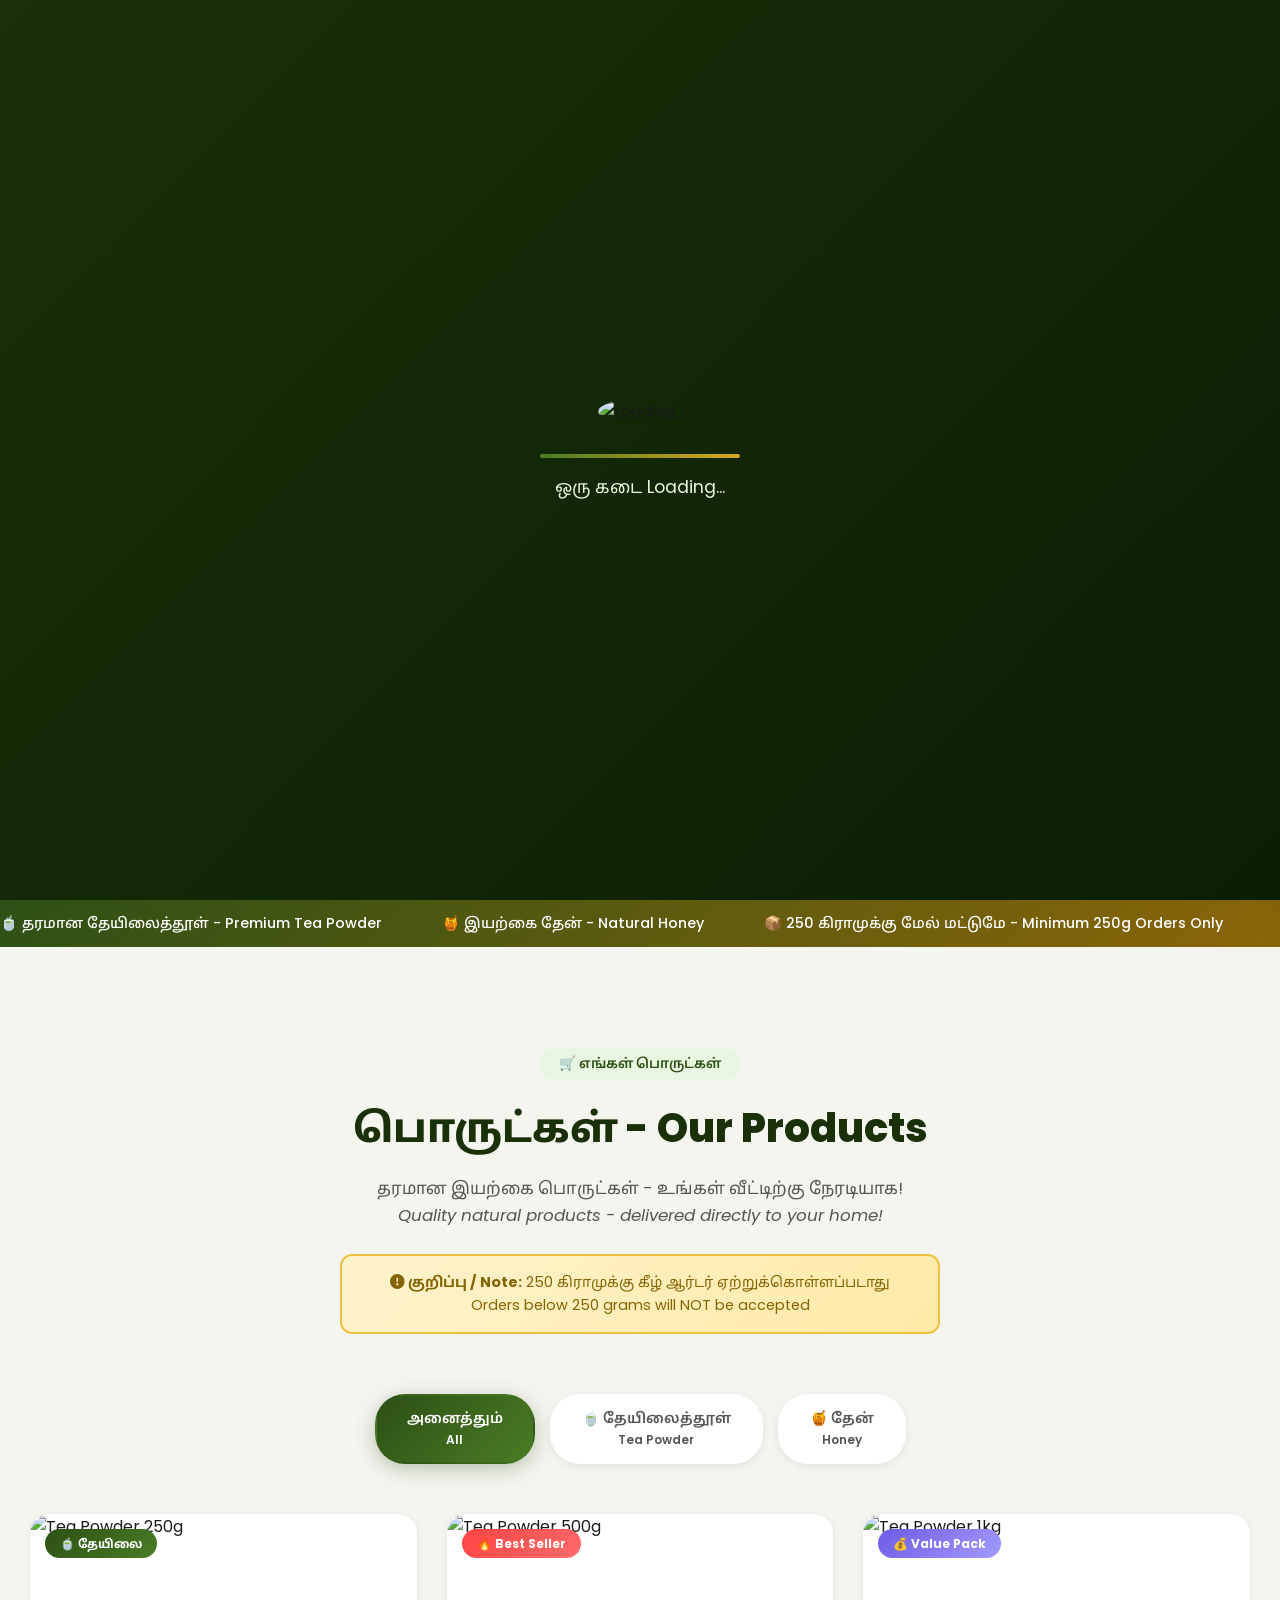
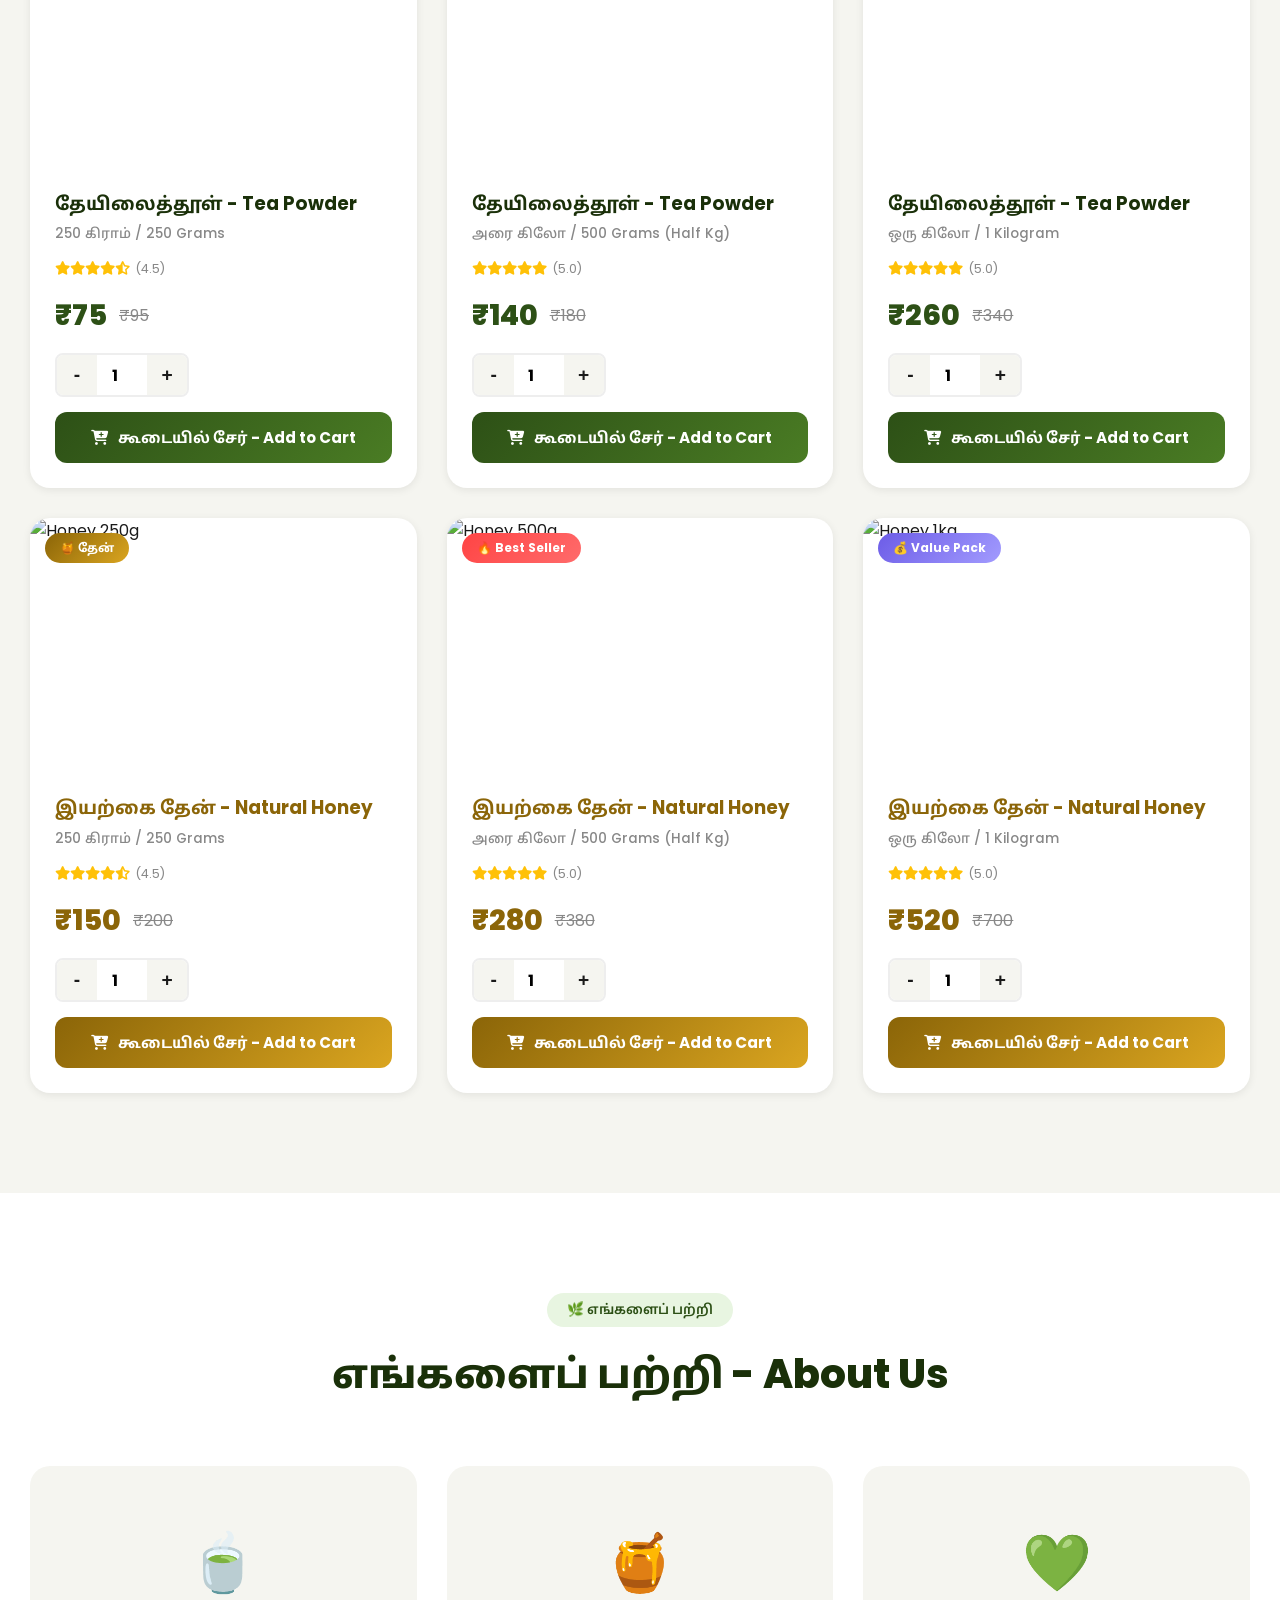
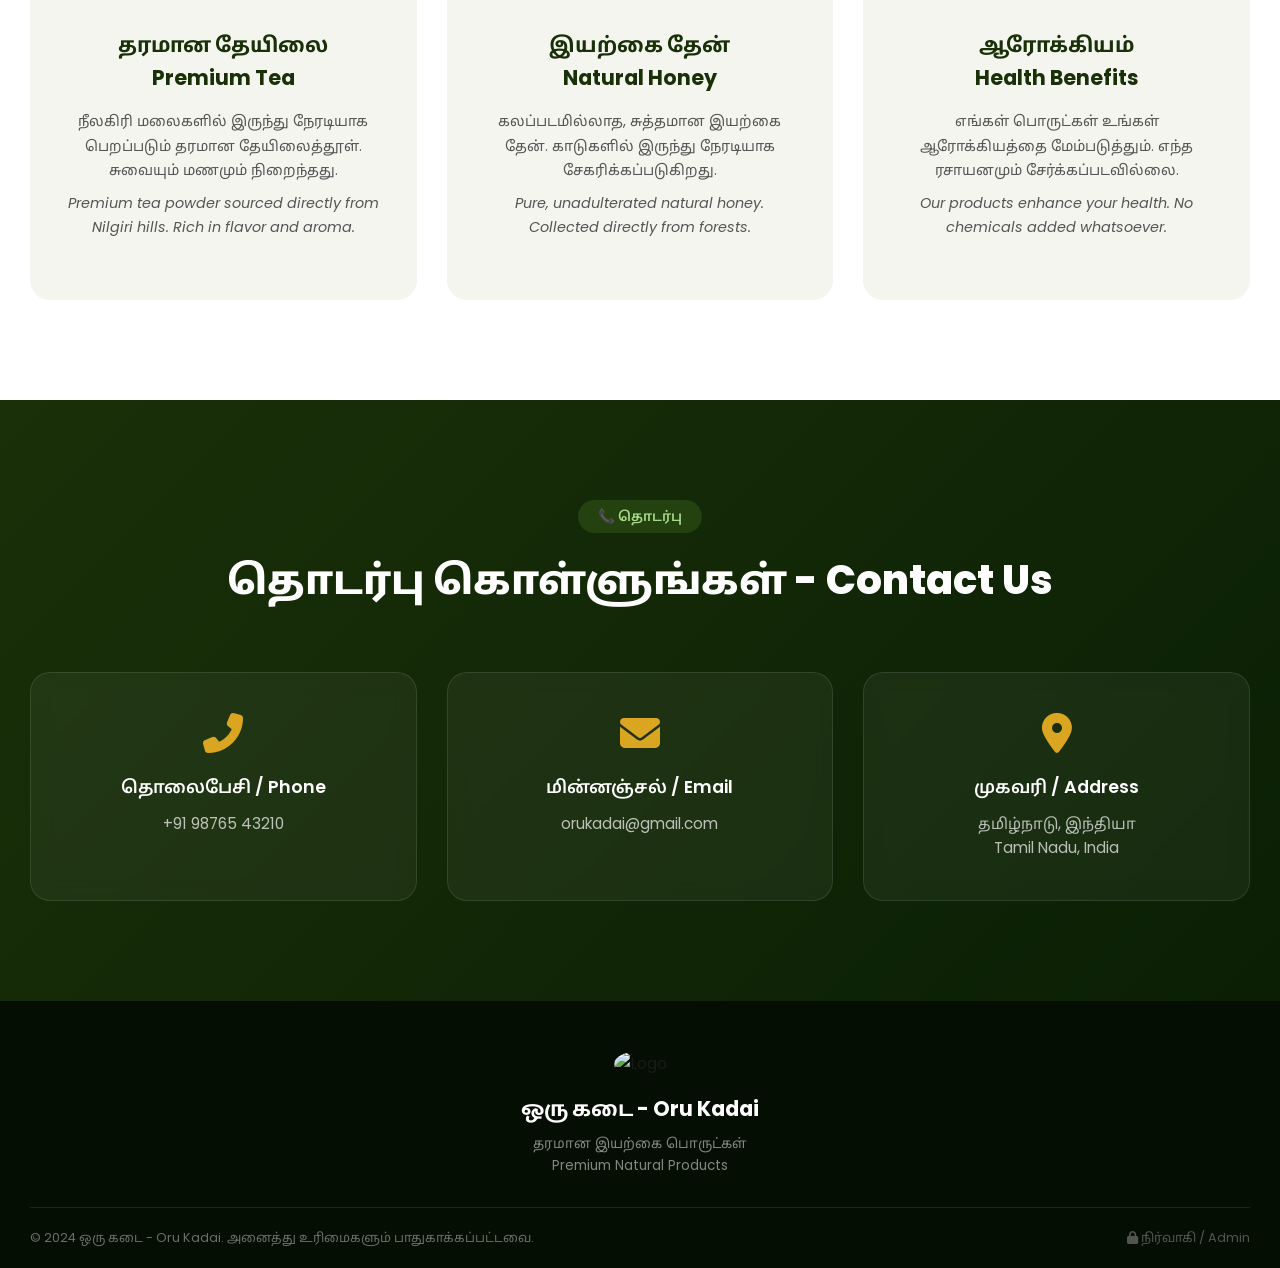
==== index.html @ bf86646c "Add files via upload" ====
<!DOCTYPE html>
<html lang="ta">
<head>
    <meta charset="UTF-8">
    <meta name="viewport" content="width=device-width, initial-scale=1.0">
    <title>ஒரு கடை - Oru Kadai | Tea & Honey Shop</title>
    <link href="https://fonts.googleapis.com/css2?family=Poppins:wght@300;400;500;600;700;800;900&display=swap" rel="stylesheet">
    <link href="https://fonts.googleapis.com/css2?family=Noto+Sans+Tamil:wght@300;400;500;600;700;800;900&display=swap" rel="stylesheet">
    <link rel="stylesheet" href="https://cdnjs.cloudflare.com/ajax/libs/font-awesome/6.5.0/css/all.min.css">
    <link rel="icon" href="https://raw.githubusercontent.com/pprojectcentreee/Oru-Kadai/main/logo%20oru%20kadai.png">

<style>
/* ===== ROOT VARIABLES ===== */
:root {
    --tea-primary: #2d5016;
    --tea-secondary: #4a7c24;
    --tea-light: #e8f5e1;
    --tea-dark: #1a3009;
    --honey-primary: #b8860b;
    --honey-secondary: #daa520;
    --honey-light: #fff8e7;
    --honey-dark: #8b6508;
    --bg-primary: #fefefe;
    --bg-secondary: #f5f5f0;
    --text-primary: #1a1a1a;
    --text-secondary: #555;
    --text-light: #888;
    --white: #ffffff;
    --shadow-sm: 0 2px 8px rgba(0,0,0,0.08);
    --shadow-md: 0 4px 20px rgba(0,0,0,0.12);
    --shadow-lg: 0 8px 40px rgba(0,0,0,0.16);
    --shadow-xl: 0 20px 60px rgba(0,0,0,0.2);
    --radius-sm: 8px;
    --radius-md: 12px;
    --radius-lg: 20px;
    --radius-xl: 30px;
    --transition: all 0.3s cubic-bezier(0.4, 0, 0.2, 1);
}

/* ===== RESET & BASE ===== */
* {
    margin: 0;
    padding: 0;
    box-sizing: border-box;
}

html {
    scroll-behavior: smooth;
    font-size: 16px;
}

body {
    font-family: 'Poppins', 'Noto Sans Tamil', sans-serif;
    background: var(--bg-primary);
    color: var(--text-primary);
    overflow-x: hidden;
    line-height: 1.6;
}

::-webkit-scrollbar {
    width: 8px;
}

::-webkit-scrollbar-track {
    background: var(--bg-secondary);
}

::-webkit-scrollbar-thumb {
    background: linear-gradient(var(--tea-secondary), var(--honey-secondary));
    border-radius: 10px;
}

::selection {
    background: var(--tea-secondary);
    color: var(--white);
}

/* ===== PRELOADER ===== */
#preloader {
    position: fixed;
    top: 0;
    left: 0;
    width: 100%;
    height: 100%;
    background: linear-gradient(135deg, var(--tea-dark), #0a1f04);
    display: flex;
    align-items: center;
    justify-content: center;
    z-index: 99999;
    transition: opacity 0.5s, visibility 0.5s;
}

#preloader.hidden {
    opacity: 0;
    visibility: hidden;
}

.loader-container {
    text-align: center;
}

.loader-logo {
    width: 120px;
    height: 120px;
    border-radius: 50%;
    animation: pulse-glow 1.5s infinite;
    margin-bottom: 30px;
}

@keyframes pulse-glow {
    0%, 100% { transform: scale(1); filter: drop-shadow(0 0 10px rgba(74,124,36,0.5)); }
    50% { transform: scale(1.1); filter: drop-shadow(0 0 30px rgba(74,124,36,0.8)); }
}

.loader-bar {
    width: 200px;
    height: 4px;
    background: rgba(255,255,255,0.2);
    border-radius: 10px;
    overflow: hidden;
    margin: 0 auto 15px;
}

.loader-fill {
    width: 0%;
    height: 100%;
    background: linear-gradient(90deg, var(--tea-secondary), var(--honey-secondary));
    border-radius: 10px;
    animation: fill-bar 2s forwards;
}

@keyframes fill-bar {
    to { width: 100%; }
}

.loader-text {
    color: var(--tea-light);
    font-size: 1.1rem;
    animation: fade-pulse 1s infinite alternate;
}

@keyframes fade-pulse {
    from { opacity: 0.5; }
    to { opacity: 1; }
}

/* ===== NAVIGATION ===== */
#navbar {
    position: fixed;
    top: 0;
    left: 0;
    width: 100%;
    z-index: 1000;
    background: rgba(255,255,255,0.95);
    backdrop-filter: blur(20px);
    -webkit-backdrop-filter: blur(20px);
    border-bottom: 1px solid rgba(0,0,0,0.05);
    transition: var(--transition);
}

#navbar.scrolled {
    box-shadow: var(--shadow-md);
    background: rgba(255,255,255,0.98);
}

.nav-container {
    max-width: 1400px;
    margin: 0 auto;
    padding: 10px 30px;
    display: flex;
    align-items: center;
    justify-content: space-between;
}

.logo-section {
    display: flex;
    align-items: center;
    gap: 12px;
}

.nav-logo {
    width: 50px;
    height: 50px;
    border-radius: 50%;
    object-fit: cover;
    border: 2px solid var(--tea-secondary);
    transition: var(--transition);
}

.nav-logo:hover {
    transform: rotate(360deg);
    border-color: var(--honey-secondary);
}

.logo-text h1 {
    font-size: 1.4rem;
    color: var(--tea-primary);
    line-height: 1.2;
    font-weight: 800;
}

.logo-text span {
    font-size: 0.7rem;
    color: var(--text-light);
    text-transform: uppercase;
    letter-spacing: 2px;
}

.nav-links {
    display: flex;
    list-style: none;
    gap: 5px;
}

.nav-links a {
    text-decoration: none;
    color: var(--text-secondary);
    padding: 8px 16px;
    border-radius: var(--radius-sm);
    transition: var(--transition);
    text-align: center;
    font-size: 0.85rem;
    font-weight: 500;
    position: relative;
}

.nav-links a small {
    font-size: 0.65rem;
    color: var(--text-light);
    font-weight: 400;
}

.nav-links a:hover, .nav-links a.active {
    color: var(--tea-primary);
    background: var(--tea-light);
}

.nav-links a.active::after {
    content: '';
    position: absolute;
    bottom: 2px;
    left: 50%;
    transform: translateX(-50%);
    width: 30px;
    height: 3px;
    background: var(--tea-secondary);
    border-radius: 10px;
}

.nav-actions {
    display: flex;
    align-items: center;
    gap: 10px;
}

.cart-btn {
    background: linear-gradient(135deg, var(--tea-primary), var(--tea-secondary));
    color: var(--white);
    border: none;
    padding: 10px 20px;
    border-radius: var(--radius-xl);
    cursor: pointer;
    font-size: 0.85rem;
    font-weight: 600;
    display: flex;
    align-items: center;
    gap: 8px;
    transition: var(--transition);
    position: relative;
    font-family: inherit;
}

.cart-btn:hover {
    transform: translateY(-2px);
    box-shadow: 0 5px 20px rgba(45,80,22,0.4);
}

.cart-count {
    background: #ff4444;
    color: var(--white);
    width: 22px;
    height: 22px;
    border-radius: 50%;
    display: flex;
    align-items: center;
    justify-content: center;
    font-size: 0.7rem;
    font-weight: 700;
    position: absolute;
    top: -5px;
    right: -5px;
    animation: bounce-in 0.3s;
}

@keyframes bounce-in {
    0% { transform: scale(0); }
    50% { transform: scale(1.3); }
    100% { transform: scale(1); }
}

.mobile-menu-btn {
    display: none;
    background: none;
    border: 2px solid var(--tea-secondary);
    color: var(--tea-primary);
    padding: 8px 12px;
    border-radius: var(--radius-sm);
    cursor: pointer;
    font-size: 1.2rem;
}

.mobile-menu {
    display: none;
    flex-direction: column;
    background: var(--white);
    border-top: 1px solid rgba(0,0,0,0.05);
    padding: 10px 30px;
}

.mobile-menu.active {
    display: flex;
}

.mobile-menu a {
    text-decoration: none;
    color: var(--text-secondary);
    padding: 12px 0;
    border-bottom: 1px solid rgba(0,0,0,0.05);
    font-weight: 500;
}

/* ===== HERO SECTION ===== */
.hero-section {
    min-height: 100vh;
    background: linear-gradient(135deg, #0a1f04 0%, #1a3009 30%, #0d2b06 70%, #081a03 100%);
    display: flex;
    align-items: center;
    position: relative;
    overflow: hidden;
    padding: 100px 30px 50px;
}

.hero-particles {
    position: absolute;
    top: 0;
    left: 0;
    width: 100%;
    height: 100%;
    overflow: hidden;
}

.particle {
    position: absolute;
    width: 6px;
    height: 6px;
    background: rgba(74,124,36,0.3);
    border-radius: 50%;
    animation: float-particle linear infinite;
}

@keyframes float-particle {
    0% { transform: translateY(100vh) rotate(0deg); opacity: 0; }
    10% { opacity: 1; }
    90% { opacity: 1; }
    100% { transform: translateY(-10vh) rotate(720deg); opacity: 0; }
}

.hero-overlay {
    position: absolute;
    top: 0;
    left: 0;
    width: 100%;
    height: 100%;
    background: radial-gradient(ellipse at 30% 50%, rgba(74,124,36,0.15) 0%, transparent 60%),
                radial-gradient(ellipse at 70% 50%, rgba(218,165,32,0.1) 0%, transparent 60%);
}

.hero-content {
    position: relative;
    z-index: 2;
    max-width: 700px;
}

.hero-badge {
    display: inline-block;
    background: rgba(74,124,36,0.2);
    border: 1px solid rgba(74,124,36,0.3);
    color: #a8d88a;
    padding: 8px 20px;
    border-radius: var(--radius-xl);
    font-size: 0.85rem;
    margin-bottom: 25px;
    animation: fadeInUp 0.8s 0.3s both;
}

.hero-title {
    animation: fadeInUp 0.8s 0.5s both;
}

.tamil-title {
    display: block;
    font-size: 3.5rem;
    font-weight: 900;
    color: var(--white);
    line-height: 1.1;
    text-shadow: 0 4px 30px rgba(0,0,0,0.3);
}

.english-title {
    display: block;
    font-size: 3rem;
    font-weight: 900;
    background: linear-gradient(135deg, var(--tea-secondary), var(--honey-secondary));
    -webkit-background-clip: text;
    -webkit-text-fill-color: transparent;
    background-clip: text;
}

.sub-title {
    display: block;
    font-size: 1.2rem;
    color: rgba(255,255,255,0.6);
    font-weight: 300;
    margin-top: 5px;
    letter-spacing: 3px;
    text-transform: uppercase;
}

.hero-description {
    color: rgba(255,255,255,0.8);
    font-size: 1.1rem;
    margin: 25px 0;
    line-height: 1.8;
    animation: fadeInUp 0.8s 0.7s both;
}

.hero-features {
    display: flex;
    gap: 15px;
    margin: 30px 0;
    animation: fadeInUp 0.8s 0.9s both;
}

.feature-pill {
    display: flex;
    align-items: center;
    gap: 10px;
    background: rgba(255,255,255,0.08);
    border: 1px solid rgba(255,255,255,0.1);
    padding: 10px 18px;
    border-radius: var(--radius-md);
    color: rgba(255,255,255,0.9);
    font-size: 0.8rem;
    backdrop-filter: blur(10px);
    transition: var(--transition);
}

.feature-pill:hover {
    background: rgba(255,255,255,0.15);
    transform: translateY(-3px);
}

.feature-pill i {
    font-size: 1.3rem;
    color: var(--honey-secondary);
}

.hero-buttons {
    display: flex;
    gap: 15px;
    margin: 35px 0;
    animation: fadeInUp 0.8s 1.1s both;
}

.btn-primary {
    display: inline-flex;
    align-items: center;
    gap: 10px;
    background: linear-gradient(135deg, var(--tea-secondary), var(--honey-secondary));
    color: var(--white);
    padding: 15px 35px;
    border-radius: var(--radius-xl);
    text-decoration: none;
    font-weight: 700;
    font-size: 1rem;
    transition: var(--transition);
    box-shadow: 0 5px 25px rgba(74,124,36,0.4);
}

.btn-primary:hover {
    transform: translateY(-3px);
    box-shadow: 0 10px 35px rgba(74,124,36,0.5);
}

.pulse-btn {
    animation: pulse-shadow 2s infinite;
}

@keyframes pulse-shadow {
    0%, 100% { box-shadow: 0 5px 25px rgba(74,124,36,0.4); }
    50% { box-shadow: 0 5px 40px rgba(74,124,36,0.6), 0 0 60px rgba(74,124,36,0.2); }
}

.btn-secondary {
    display: inline-flex;
    align-items: center;
    gap: 10px;
    background: transparent;
    color: var(--white);
    padding: 15px 35px;
    border-radius: var(--radius-xl);
    text-decoration: none;
    font-weight: 600;
    font-size: 1rem;
    border: 2px solid rgba(255,255,255,0.3);
    transition: var(--transition);
}

.btn-secondary:hover {
    border-color: var(--white);
    background: rgba(255,255,255,0.1);
    transform: translateY(-3px);
}

.hero-stats {
    display: flex;
    gap: 40px;
    margin-top: 40px;
    animation: fadeInUp 0.8s 1.3s both;
}

.stat-item {
    text-align: center;
    color: var(--white);
}

.stat-number {
    font-size: 2.5rem;
    font-weight: 900;
    background: linear-gradient(135deg, var(--honey-secondary), #fff);
    -webkit-background-clip: text;
    -webkit-text-fill-color: transparent;
    background-clip: text;
}

.stat-label {
    display: block;
    font-size: 0.75rem;
    color: rgba(255,255,255,0.5);
    margin-top: 3px;
}

.hero-images {
    position: absolute;
    right: 5%;
    top: 50%;
    transform: translateY(-50%);
    z-index: 1;
}

.floating-product {
    position: absolute;
    border-radius: 50%;
    overflow: hidden;
    box-shadow: 0 20px 60px rgba(0,0,0,0.4);
    border: 4px solid rgba(255,255,255,0.1);
}

.floating-product img {
    width: 100%;
    height: 100%;
    object-fit: cover;
}

.fp-1 {
    width: 280px;
    height: 280px;
    top: -140px;
    right: 50px;
    animation: float-1 6s ease-in-out infinite;
}

.fp-2 {
    width: 220px;
    height: 220px;
    top: 60px;
    right: -30px;
    animation: float-2 5s ease-in-out infinite 1s;
}

@keyframes float-1 {
    0%, 100% { transform: translateY(0) rotate(0deg); }
    50% { transform: translateY(-20px) rotate(3deg); }
}

@keyframes float-2 {
    0%, 100% { transform: translateY(0) rotate(0deg); }
    50% { transform: translateY(15px) rotate(-3deg); }
}

.scroll-indicator {
    position: absolute;
    bottom: 30px;
    left: 50%;
    transform: translateX(-50%);
    text-align: center;
    animation: fadeInUp 0.8s 1.5s both;
}

.mouse {
    width: 26px;
    height: 40px;
    border: 2px solid rgba(255,255,255,0.3);
    border-radius: 15px;
    margin: 0 auto 10px;
    position: relative;
}

.wheel {
    width: 4px;
    height: 8px;
    background: var(--honey-secondary);
    border-radius: 4px;
    position: absolute;
    top: 8px;
    left: 50%;
    transform: translateX(-50%);
    animation: scroll-wheel 1.5s infinite;
}

@keyframes scroll-wheel {
    0% { opacity: 1; transform: translateX(-50%) translateY(0); }
    100% { opacity: 0; transform: translateX(-50%) translateY(15px); }
}

.scroll-indicator p {
    color: rgba(255,255,255,0.4);
    font-size: 0.7rem;
    letter-spacing: 2px;
}

@keyframes fadeInUp {
    from { opacity: 0; transform: translateY(30px); }
    to { opacity: 1; transform: translateY(0); }
}

/* ===== MARQUEE ===== */
.marquee-banner {
    background: linear-gradient(135deg, var(--tea-primary), var(--honey-dark));
    overflow: hidden;
    padding: 12px 0;
    position: relative;
}

.marquee-content {
    display: flex;
    gap: 60px;
    animation: marquee 25s linear infinite;
    white-space: nowrap;
}

.marquee-content span {
    color: var(--white);
    font-size: 0.9rem;
    font-weight: 500;
    flex-shrink: 0;
}

@keyframes marquee {
    0% { transform: translateX(0); }
    100% { transform: translateX(-50%); }
}

/* ===== SECTIONS COMMON ===== */
.section-container {
    max-width: 1400px;
    margin: 0 auto;
    padding: 0 30px;
}

.section-header {
    text-align: center;
    margin-bottom: 60px;
}

.section-badge {
    display: inline-block;
    background: var(--tea-light);
    color: var(--tea-primary);
    padding: 6px 20px;
    border-radius: var(--radius-xl);
    font-size: 0.85rem;
    font-weight: 600;
    margin-bottom: 15px;
}

.section-header h2 {
    font-size: 2.5rem;
    font-weight: 800;
    color: var(--tea-dark);
    margin-bottom: 15px;
}

.section-header p {
    color: var(--text-secondary);
    font-size: 1.05rem;
    max-width: 600px;
    margin: 0 auto;
}

.min-order-notice {
    background: linear-gradient(135deg, #fff3cd, #ffeaa7);
    border: 2px solid #f0c040;
    border-radius: var(--radius-md);
    padding: 15px 25px;
    margin-top: 25px;
    max-width: 600px;
    margin-left: auto;
    margin-right: auto;
    color: #856404;
    font-size: 0.9rem;
    animation: pulse-notice 2s infinite;
}

@keyframes pulse-notice {
    0%, 100% { transform: scale(1); }
    50% { transform: scale(1.02); }
}

/* ===== PRODUCTS ===== */
.products-section {
    padding: 100px 0;
    background: var(--bg-secondary);
}

.category-tabs {
    display: flex;
    justify-content: center;
    gap: 15px;
    margin-bottom: 50px;
    flex-wrap: wrap;
}

.cat-tab {
    background: var(--white);
    border: 2px solid transparent;
    padding: 12px 30px;
    border-radius: var(--radius-xl);
    cursor: pointer;
    font-family: inherit;
    font-size: 0.9rem;
    font-weight: 600;
    color: var(--text-secondary);
    transition: var(--transition);
    box-shadow: var(--shadow-sm);
}

.cat-tab:hover {
    transform: translateY(-2px);
    box-shadow: var(--shadow-md);
}

.cat-tab.active {
    background: linear-gradient(135deg, var(--tea-primary), var(--tea-secondary));
    color: var(--white);
    border-color: transparent;
    box-shadow: 0 5px 20px rgba(45,80,22,0.3);
}

.cat-tab.tea-tab.active {
    background: linear-gradient(135deg, var(--tea-primary), var(--tea-secondary));
}

.cat-tab.honey-tab.active {
    background: linear-gradient(135deg, var(--honey-dark), var(--honey-secondary));
    box-shadow: 0 5px 20px rgba(184,134,11,0.3);
}

.products-grid {
    display: grid;
    grid-template-columns: repeat(auto-fit, minmax(320px, 1fr));
    gap: 30px;
}

.product-card {
    background: var(--white);
    border-radius: var(--radius-lg);
    overflow: hidden;
    transition: var(--transition);
    box-shadow: var(--shadow-sm);
    position: relative;
}

.product-card:hover {
    transform: translateY(-10px);
    box-shadow: var(--shadow-lg);
}

.product-card.hidden {
    display: none;
}

.product-badge {
    position: absolute;
    top: 15px;
    left: 15px;
    background: linear-gradient(135deg, var(--tea-primary), var(--tea-secondary));
    color: var(--white);
    padding: 5px 15px;
    border-radius: var(--radius-xl);
    font-size: 0.75rem;
    font-weight: 700;
    z-index: 5;
}

.product-badge.bestseller {
    background: linear-gradient(135deg, #ff4444, #ff6b6b);
}

.product-badge.value-pack {
    background: linear-gradient(135deg, #6c5ce7, #a29bfe);
}

.product-badge.honey-badge {
    background: linear-gradient(135deg, var(--honey-dark), var(--honey-secondary));
}

.product-image-wrapper {
    position: relative;
    height: 250px;
    overflow: hidden;
}

.product-image-wrapper img {
    width: 100%;
    height: 100%;
    object-fit: cover;
    transition: transform 0.5s;
}

.product-card:hover .product-image-wrapper img {
    transform: scale(1.1);
}

.product-overlay {
    position: absolute;
    top: 0;
    left: 0;
    width: 100%;
    height: 100%;
    background: rgba(0,0,0,0.3);
    display: flex;
    align-items: center;
    justify-content: center;
    opacity: 0;
    transition: var(--transition);
}

.product-card:hover .product-overlay {
    opacity: 1;
}

.product-overlay button {
    background: var(--white);
    border: none;
    width: 50px;
    height: 50px;
    border-radius: 50%;
    cursor: pointer;
    font-size: 1.2rem;
    color: var(--tea-primary);
    transition: var(--transition);
}

.product-overlay button:hover {
    transform: scale(1.1);
    background: var(--tea-light);
}

.product-info {
    padding: 25px;
}

.product-info h3 {
    font-size: 1.15rem;
    font-weight: 700;
    color: var(--tea-dark);
    margin-bottom: 5px;
}

.honey-product .product-info h3 {
    color: var(--honey-dark);
}

.product-weight {
    color: var(--text-light);
    font-size: 0.85rem;
    margin-bottom: 10px;
    font-weight: 500;
}

.product-rating {
    margin-bottom: 12px;
}

.product-rating i {
    color: #ffc107;
    font-size: 0.85rem;
}

.product-rating span {
    color: var(--text-light);
    font-size: 0.8rem;
    margin-left: 5px;
}

.product-price {
    display: flex;
    align-items: center;
    gap: 12px;
    margin-bottom: 15px;
}

.price {
    font-size: 1.8rem;
    font-weight: 800;
    color: var(--tea-primary);
}

.honey-product .price {
    color: var(--honey-dark);
}

.mrp {
    font-size: 1rem;
    color: var(--text-light);
    text-decoration: line-through;
}

.quantity-selector {
    display: flex;
    align-items: center;
    gap: 0;
    margin-bottom: 15px;
    border: 2px solid #eee;
    border-radius: var(--radius-sm);
    overflow: hidden;
    width: fit-content;
}

.quantity-selector button {
    background: var(--bg-secondary);
    border: none;
    width: 40px;
    height: 40px;
    cursor: pointer;
    font-size: 1.2rem;
    font-weight: 700;
    color: var(--text-primary);
    transition: var(--transition);
}

.quantity-selector button:hover {
    background: var(--tea-light);
    color: var(--tea-primary);
}

.quantity-selector input {
    width: 50px;
    height: 40px;
    text-align: center;
    border: none;
    font-size: 1rem;
    font-weight: 700;
    font-family: inherit;
    outline: none;
    background: var(--white);
}

.add-to-cart-btn {
    width: 100%;
    padding: 14px;
    background: linear-gradient(135deg, var(--tea-primary), var(--tea-secondary));
    color: var(--white);
    border: none;
    border-radius: var(--radius-md);
    cursor: pointer;
    font-size: 0.95rem;
    font-weight: 700;
    font-family: inherit;
    display: flex;
    align-items: center;
    justify-content: center;
    gap: 10px;
    transition: var(--transition);
}

.add-to-cart-btn:hover {
    transform: translateY(-2px);
    box-shadow: 0 5px 20px rgba(45,80,22,0.4);
}

.honey-cart-btn {
    background: linear-gradient(135deg, var(--honey-dark), var(--honey-secondary));
}

.honey-cart-btn:hover {
    box-shadow: 0 5px 20px rgba(184,134,11,0.4);
}

/* ===== ABOUT SECTION ===== */
.about-section {
    padding: 100px 0;
    background: var(--white);
}

.about-grid {
    display: grid;
    grid-template-columns: repeat(auto-fit, minmax(300px, 1fr));
    gap: 30px;
}

.about-card {
    text-align: center;
    padding: 50px 30px;
    border-radius: var(--radius-lg);
    background: var(--bg-secondary);
    transition: var(--transition);
    border: 2px solid transparent;
}

.about-card:hover {
    transform: translateY(-10px);
    box-shadow: var(--shadow-lg);
    border-color: var(--tea-light);
}

.about-icon {
    font-size: 3.5rem;
    margin-bottom: 20px;
}

.about-card h3 {
    font-size: 1.3rem;
    color: var(--tea-dark);
    margin-bottom: 15px;
    font-weight: 700;
}

.about-card p {
    color: var(--text-secondary);
    font-size: 0.9rem;
    line-height: 1.7;
    margin-bottom: 8px;
}

/* ===== CONTACT SECTION ===== */
.contact-section {
    padding: 100px 0;
    background: linear-gradient(135deg, var(--tea-dark), #0a1f04);
}

.contact-section .section-badge {
    background: rgba(74,124,36,0.3);
    color: #a8d88a;
}

.contact-section .section-header h2 {
    color: var(--white);
}

.contact-grid {
    display: grid;
    grid-template-columns: repeat(auto-fit, minmax(250px, 1fr));
    gap: 30px;
}

.contact-card {
    background: rgba(255,255,255,0.05);
    border: 1px solid rgba(255,255,255,0.1);
    border-radius: var(--radius-lg);
    padding: 40px 30px;
    text-align: center;
    color: var(--white);
    backdrop-filter: blur(10px);
    transition: var(--transition);
}

.contact-card:hover {
    background: rgba(255,255,255,0.1);
    transform: translateY(-5px);
}

.contact-card i {
    font-size: 2.5rem;
    color: var(--honey-secondary);
    margin-bottom: 20px;
}

.contact-card h3 {
    font-size: 1.1rem;
    margin-bottom: 10px;
    font-weight: 600;
}

.contact-card p {
    color: rgba(255,255,255,0.7);
    font-size: 0.95rem;
}

/* ===== FOOTER ===== */
.footer {
    background: #050e02;
    padding: 50px 30px 20px;
}

.footer-container {
    max-width: 1400px;
    margin: 0 auto;
    text-align: center;
}

.footer-brand {
    margin-bottom: 30px;
}

.footer-logo {
    width: 60px;
    height: 60px;
    border-radius: 50%;
    margin-bottom: 15px;
}

.footer-brand h3 {
    color: var(--white);
    font-size: 1.3rem;
    margin-bottom: 8px;
}

.footer-brand p {
    color: rgba(255,255,255,0.5);
    font-size: 0.85rem;
}

.footer-bottom {
    border-top: 1px solid rgba(255,255,255,0.1);
    padding-top: 20px;
    display: flex;
    justify-content: space-between;
    align-items: center;
    flex-wrap: wrap;
    gap: 15px;
}

.footer-bottom p {
    color: rgba(255,255,255,0.4);
    font-size: 0.8rem;
}

.admin-link {
    color: rgba(255,255,255,0.3);
    text-decoration: none;
    font-size: 0.8rem;
    transition: var(--transition);
}

.admin-link:hover {
    color: var(--honey-secondary);
}

/* ===== CART SIDEBAR ===== */
.cart-overlay {
    position: fixed;
    top: 0;
    left: 0;
    width: 100%;
    height: 100%;
    background: rgba(0,0,0,0.5);
    z-index: 2000;
    opacity: 0;
    visibility: hidden;
    transition: var(--transition);
}

.cart-overlay.active {
    opacity: 1;
    visibility: visible;
}

.cart-sidebar {
    position: fixed;
    top: 0;
    right: -450px;
    width: 420px;
    max-width: 90vw;
    height: 100%;
    background: var(--white);
    z-index: 2001;
    display: flex;
    flex-direction: column;
    transition: right 0.4s cubic-bezier(0.4, 0, 0.2, 1);
    box-shadow: var(--shadow-xl);
}

.cart-sidebar.active {
    right: 0;
}

.cart-header {
    display: flex;
    justify-content: space-between;
    align-items: center;
    padding: 20px 25px;
    background: linear-gradient(135deg, var(--tea-primary), var(--tea-secondary));
    color: var(--white);
}

.cart-header h2 {
    font-size: 1.2rem;
    font-weight: 700;
    display: flex;
    align-items: center;
    gap: 10px;
}

.close-cart {
    background: rgba(255,255,255,0.2);
    border: none;
    color: var(--white);
    width: 35px;
    height: 35px;
    border-radius: 50%;
    cursor: pointer;
    font-size: 1rem;
    transition: var(--transition);
}

.close-cart:hover {
    background: rgba(255,255,255,0.3);
}

.cart-items {
    flex: 1;
    overflow-y: auto;
    padding: 20px;
}

.empty-cart {
    text-align: center;
    padding: 60px 20px;
    color: var(--text-light);
}

.empty-cart i {
    font-size: 4rem;
    margin-bottom: 20px;
    opacity: 0.3;
}

.cart-item {
    display: flex;
    gap: 15px;
    padding: 15px;
    border-radius: var(--radius-md);
    background: var(--bg-secondary);
    margin-bottom: 12px;
    align-items: center;
    animation: slideInRight 0.3s;
}

@keyframes slideInRight {
    from { opacity: 0; transform: translateX(30px); }
    to { opacity: 1; transform: translateX(0); }
}

.cart-item-image {
    width: 60px;
    height: 60px;
    border-radius: var(--radius-sm);
    object-fit: cover;
}

.cart-item-details {
    flex: 1;
}

.cart-item-details h4 {
    font-size: 0.9rem;
    font-weight: 700;
    color: var(--text-primary);
    margin-bottom: 3px;
}

.cart-item-details p {
    font-size: 0.75rem;
    color: var(--text-light);
}

.cart-item-price {
    font-size: 1rem;
    font-weight: 800;
    color: var(--tea-primary);
}

.cart-item-remove {
    background: none;
    border: none;
    color: #ff4444;
    cursor: pointer;
    font-size: 1.1rem;
    padding: 5px;
    transition: var(--transition);
}

.cart-item-remove:hover {
    transform: scale(1.2);
}

.cart-footer {
    padding: 20px 25px;
    border-top: 2px solid var(--bg-secondary);
    background: var(--white);
}

.cart-total {
    display: flex;
    justify-content: space-between;
    font-size: 1.2rem;
    font-weight: 800;
    margin-bottom: 15px;
    color: var(--tea-dark);
}

.checkout-btn {
    width: 100%;
    padding: 15px;
    background: linear-gradient(135deg, var(--honey-dark), var(--honey-secondary));
    color: var(--white);
    border: none;
    border-radius: var(--radius-md);
    cursor: pointer;
    font-size: 1rem;
    font-weight: 700;
    font-family: inherit;
    display: flex;
    align-items: center;
    justify-content: center;
    gap: 10px;
    transition: var(--transition);
}

.checkout-btn:hover {
    transform: translateY(-2px);
    box-shadow: 0 5px 20px rgba(184,134,11,0.4);
}

/* ===== CHECKOUT MODAL ===== */
.modal-overlay {
    position: fixed;
    top: 0;
    left: 0;
    width: 100%;
    height: 100%;
    background: rgba(0,0,0,0.7);
    z-index: 3000;
    display: none;
    align-items: center;
    justify-content: center;
    padding: 20px;
    overflow-y: auto;
}

.modal-overlay.active {
    display: flex;
}

.modal-content {
    background: var(--white);
    border-radius: var(--radius-lg);
    max-width: 650px;
    width: 100%;
    max-height: 90vh;
    overflow-y: auto;
    position: relative;
    animation: modal-pop 0.4s;
}

@keyframes modal-pop {
    from { opacity: 0; transform: scale(0.9) translateY(20px); }
    to { opacity: 1; transform: scale(1) translateY(0); }
}

.modal-close {
    position: absolute;
    top: 15px;
    right: 15px;
    background: var(--bg-secondary);
    border: none;
    width: 40px;
    height: 40px;
    border-radius: 50%;
    cursor: pointer;
    font-size: 1.1rem;
    z-index: 5;
    transition: var(--transition);
}

.modal-close:hover {
    background: #ff4444;
    color: var(--white);
}

.checkout-step {
    display: none;
    padding: 40px;
}

.checkout-step.active {
    display: block;
}

.checkout-step h2 {
    font-size: 1.4rem;
    color: var(--tea-dark);
    margin-bottom: 25px;
    display: flex;
    align-items: center;
    gap: 10px;
}

.order-summary {
    max-height: 250px;
    overflow-y: auto;
    margin-bottom: 20px;
}

.summary-item {
    display: flex;
    justify-content: space-between;
    align-items: center;
    padding: 12px 0;
    border-bottom: 1px solid #eee;
}

.summary-item-info h4 {
    font-size: 0.9rem;
    font-weight: 600;
}

.summary-item-info p {
    font-size: 0.75rem;
    color: var(--text-light);
}

.summary-item-price {
    font-weight: 700;
    color: var(--tea-primary);
}

.order-total-section {
    background: var(--bg-secondary);
    padding: 20px;
    border-radius: var(--radius-md);
    margin-bottom: 25px;
}

.total-row {
    display: flex;
    justify-content: space-between;
    padding: 8px 0;
    font-size: 0.95rem;
}

.grand-total {
    border-top: 2px solid var(--tea-secondary);
    margin-top: 10px;
    padding-top: 15px;
    font-size: 1.2rem;
    font-weight: 800;
    color: var(--tea-dark);
}

.next-step-btn {
    width: 100%;
    padding: 15px;
    background: linear-gradient(135deg, var(--tea-primary), var(--tea-secondary));
    color: var(--white);
    border: none;
    border-radius: var(--radius-md);
    cursor: pointer;
    font-size: 1rem;
    font-weight: 700;
    font-family: inherit;
    display: flex;
    align-items: center;
    justify-content: center;
    gap: 10px;
    transition: var(--transition);
}

.next-step-btn:hover {
    transform: translateY(-2px);
    box-shadow: 0 5px 20px rgba(45,80,22,0.4);
}

.customer-form .form-group {
    margin-bottom: 18px;
}

.customer-form label {
    display: block;
    margin-bottom: 6px;
    font-weight: 600;
    font-size: 0.85rem;
    color: var(--text-secondary);
}

.customer-form label i {
    color: var(--tea-secondary);
    margin-right: 5px;
}

.customer-form input,
.customer-form textarea {
    width: 100%;
    padding: 12px 15px;
    border: 2px solid #e0e0e0;
    border-radius: var(--radius-sm);
    font-size: 0.95rem;
    font-family: inherit;
    transition: var(--transition);
    outline: none;
}

.customer-form input:focus,
.customer-form textarea:focus {
    border-color: var(--tea-secondary);
    box-shadow: 0 0 0 3px rgba(74,124,36,0.1);
}

.form-buttons {
    display: flex;
    gap: 12px;
    margin-top: 25px;
}

.back-step-btn {
    flex: 1;
    padding: 15px;
    background: var(--bg-secondary);
    color: var(--text-secondary);
    border: 2px solid #e0e0e0;
    border-radius: var(--radius-md);
    cursor: pointer;
    font-size: 0.95rem;
    font-weight: 600;
    font-family: inherit;
    display: flex;
    align-items: center;
    justify-content: center;
    gap: 8px;
    transition: var(--transition);
}

.back-step-btn:hover {
    background: #e0e0e0;
}

.place-order-btn {
    flex: 2;
    padding: 15px;
    background: linear-gradient(135deg, var(--honey-dark), var(--honey-secondary));
    color: var(--white);
    border: none;
    border-radius: var(--radius-md);
    cursor: pointer;
    font-size: 1rem;
    font-weight: 700;
    font-family: inherit;
    display: flex;
    align-items: center;
    justify-content: center;
    gap: 10px;
    transition: var(--transition);
}

.place-order-btn:hover {
    transform: translateY(-2px);
    box-shadow: 0 5px 20px rgba(184,134,11,0.4);
}

.order-success {
    text-align: center;
    padding: 20px 0;
}

.success-animation {
    margin-bottom: 30px;
}

.checkmark-circle {
    width: 100px;
    height: 100px;
    border-radius: 50%;
    background: linear-gradient(135deg, var(--tea-secondary), #66bb6a);
    display: flex;
    align-items: center;
    justify-content: center;
    margin: 0 auto;
    animation: checkmark-pop 0.6s cubic-bezier(0.4, 0, 0.2, 1);
}

@keyframes checkmark-pop {
    0% { transform: scale(0) rotate(-180deg); }
    50% { transform: scale(1.2) rotate(10deg); }
    100% { transform: scale(1) rotate(0deg); }
}

.checkmark-circle i {
    font-size: 3rem;
    color: var(--white);
}

.order-success h2 {
    font-size: 1.6rem;
    color: var(--tea-dark);
    margin-bottom: 5px;
    justify-content: center;
}

.order-success h3 {
    font-size: 1.1rem;
    color: var(--text-secondary);
    font-weight: 400;
    margin-bottom: 20px;
}

.order-id-display {
    background: var(--tea-light);
    display: inline-block;
    padding: 10px 25px;
    border-radius: var(--radius-xl);
    font-size: 0.95rem;
    margin-bottom: 15px;
    color: var(--tea-dark);
}

.order-success > p {
    color: var(--text-secondary);
    margin-bottom: 30px;
}

.success-buttons {
    display: flex;
    flex-direction: column;
    gap: 12px;
}

.download-bill-btn {
    padding: 15px 30px;
    background: linear-gradient(135deg, #c0392b, #e74c3c);
    color: var(--white);
    border: none;
    border-radius: var(--radius-md);
    cursor: pointer;
    font-size: 1rem;
    font-weight: 700;
    font-family: inherit;
    display: flex;
    align-items: center;
    justify-content: center;
    gap: 10px;
    transition: var(--transition);
}

.download-bill-btn:hover {
    transform: translateY(-2px);
    box-shadow: 0 5px 20px rgba(192,57,43,0.4);
}

.continue-shopping-btn {
    padding: 15px 30px;
    background: linear-gradient(135deg, var(--tea-primary), var(--tea-secondary));
    color: var(--white);
    border: none;
    border-radius: var(--radius-md);
    cursor: pointer;
    font-size: 1rem;
    font-weight: 700;
    font-family: inherit;
    display: flex;
    align-items: center;
    justify-content: center;
    gap: 10px;
    transition: var(--transition);
}

.continue-shopping-btn:hover {
    transform: translateY(-2px);
    box-shadow: 0 5px 20px rgba(45,80,22,0.4);
}

/* ===== TOAST ===== */
.toast-container {
    position: fixed;
    top: 90px;
    right: 20px;
    z-index: 9999;
    display: flex;
    flex-direction: column;
    gap: 10px;
}

.toast {
    background: var(--white);
    border-radius: var(--radius-md);
    padding: 15px 25px;
    box-shadow: var(--shadow-lg);
    display: flex;
    align-items: center;
    gap: 12px;
    min-width: 300px;
    animation: toast-in 0.4s, toast-out 0.4s 2.6s forwards;
    border-left: 4px solid var(--tea-secondary);
}

.toast.success { border-left-color: #27ae60; }
.toast.error { border-left-color: #e74c3c; }
.toast.warning { border-left-color: #f39c12; }
.toast.info { border-left-color: #3498db; }

.toast i { font-size: 1.3rem; }
.toast.success i { color: #27ae60; }
.toast.error i { color: #e74c3c; }
.toast.warning i { color: #f39c12; }
.toast.info i { color: #3498db; }

.toast-text { flex: 1; }

.toast-text strong {
    display: block;
    font-size: 0.85rem;
    margin-bottom: 2px;
}

.toast-text span {
    font-size: 0.75rem;
    color: var(--text-light);
}

@keyframes toast-in {
    from { opacity: 0; transform: translateX(100px); }
    to { opacity: 1; transform: translateX(0); }
}

@keyframes toast-out {
    from { opacity: 1; transform: translateX(0); }
    to { opacity: 0; transform: translateX(100px); }
}

/* ===== WHATSAPP ===== */
.whatsapp-float {
    position: fixed;
    bottom: 25px;
    right: 25px;
    width: 60px;
    height: 60px;
    background: #25d366;
    border-radius: 50%;
    display: flex;
    align-items: center;
    justify-content: center;
    color: var(--white);
    font-size: 2rem;
    text-decoration: none;
    z-index: 999;
    box-shadow: 0 5px 25px rgba(37,211,102,0.4);
    transition: var(--transition);
    animation: whatsapp-pulse 2s infinite;
}

.whatsapp-float:hover {
    transform: scale(1.1);
}

@keyframes whatsapp-pulse {
    0%, 100% { box-shadow: 0 5px 25px rgba(37,211,102,0.4); }
    50% { box-shadow: 0 5px 25px rgba(37,211,102,0.4), 0 0 0 15px rgba(37,211,102,0.1); }
}

/* ===== RESPONSIVE ===== */
@media (max-width: 1024px) {
    .hero-images { display: none; }
    .hero-content { max-width: 100%; text-align: center; }
    .hero-features { justify-content: center; flex-wrap: wrap; }
    .hero-buttons { justify-content: center; flex-wrap: wrap; }
    .hero-stats { justify-content: center; }
}

@media (max-width: 768px) {
    .nav-links { display: none; }
    .mobile-menu-btn { display: block; }
    .tamil-title { font-size: 2.2rem; }
    .english-title { font-size: 1.8rem; }
    .sub-title { font-size: 0.9rem; }
    .hero-section { padding: 120px 20px 60px; }
    .section-header h2 { font-size: 1.8rem; }
    .products-grid { grid-template-columns: repeat(auto-fit, minmax(280px, 1fr)); gap: 20px; }
    .checkout-step { padding: 25px; }
    .form-buttons { flex-direction: column; }
    .footer-bottom { flex-direction: column; text-align: center; }
    .hero-features { flex-direction: column; align-items: center; }
    .hero-buttons { flex-direction: column; align-items: center; }
    .stat-number { font-size: 1.8rem; }
    .hero-stats { gap: 25px; }
    .toast { min-width: 260px; }
}

@media (max-width: 480px) {
    .nav-container { padding: 10px 15px; }
    .logo-text h1 { font-size: 1.1rem; }
    .section-container { padding: 0 15px; }
    .products-grid { grid-template-columns: 1fr; }
    .cart-sidebar { width: 100%; }
    .tamil-title { font-size: 1.8rem; }
    .english-title { font-size: 1.5rem; }
}
</style>
</head>
<body>

    <!-- Preloader -->
    <div id="preloader">
        <div class="loader-container">
            <img src="https://raw.githubusercontent.com/pprojectcentreee/Oru-Kadai/main/logo%20oru%20kadai.png" alt="Loading..." class="loader-logo">
            <div class="loader-bar"><div class="loader-fill"></div></div>
            <p class="loader-text">ஒரு கடை Loading...</p>
        </div>
    </div>

    <!-- Navigation -->
    <nav id="navbar">
        <div class="nav-container">
            <div class="logo-section">
                <img src="https://raw.githubusercontent.com/pprojectcentreee/Oru-Kadai/main/logo%20oru%20kadai.png" alt="Oru Kadai Logo" class="nav-logo">
                <div class="logo-text">
                    <h1>ஒரு கடை</h1>
                    <span>Oru Kadai</span>
                </div>
            </div>
            <ul class="nav-links">
                <li><a href="#home" class="active">முகப்பு<br><small>Home</small></a></li>
                <li><a href="#products">பொருட்கள்<br><small>Products</small></a></li>
                <li><a href="#about">எங்களைப் பற்றி<br><small>About</small></a></li>
                <li><a href="#contact">தொடர்பு<br><small>Contact</small></a></li>
            </ul>
            <div class="nav-actions">
                <button class="cart-btn" onclick="openCart()">
                    <i class="fas fa-shopping-cart"></i>
                    <span class="cart-count" id="cartCount">0</span>
                    கூடை
                </button>
                <button class="mobile-menu-btn" onclick="toggleMobileMenu()">
                    <i class="fas fa-bars"></i>
                </button>
            </div>
        </div>
        <div class="mobile-menu" id="mobileMenu">
            <a href="#home" onclick="toggleMobileMenu()">முகப்பு - Home</a>
            <a href="#products" onclick="toggleMobileMenu()">பொருட்கள் - Products</a>
            <a href="#about" onclick="toggleMobileMenu()">எங்களைப் பற்றி - About</a>
            <a href="#contact" onclick="toggleMobileMenu()">தொடர்பு - Contact</a>
        </div>
    </nav>

    <!-- Hero Section -->
    <section id="home" class="hero-section">
        <div class="hero-particles" id="particles"></div>
        <div class="hero-overlay"></div>
        <div class="hero-content">
            <div class="hero-badge">🌿 இயற்கை பொருட்கள் - 100% Natural Products</div>
            <h1 class="hero-title">
                <span class="tamil-title">ஒரு கடைக்கு</span>
                <span class="english-title">வரவேற்கிறோம்!</span>
                <span class="sub-title">Welcome to Oru Kadai</span>
            </h1>
            <p class="hero-description">
                தரமான தேயிலைத்தூள் மற்றும் இயற்கை தேன் - உங்கள் ஆரோக்கியத்திற்காக!
                <br><em>Premium Tea Powder & Natural Honey - For Your Health!</em>
            </p>
            <div class="hero-features">
                <div class="feature-pill"><i class="fas fa-leaf"></i><span>100% இயற்கை<br>Natural</span></div>
                <div class="feature-pill"><i class="fas fa-truck"></i><span>விரைவு டெலிவரி<br>Fast Delivery</span></div>
                <div class="feature-pill"><i class="fas fa-star"></i><span>உயர் தரம்<br>Premium Quality</span></div>
            </div>
            <div class="hero-buttons">
                <a href="#products" class="btn-primary pulse-btn"><i class="fas fa-shopping-bag"></i> இப்போது வாங்குங்கள் - Shop Now</a>
                <a href="#about" class="btn-secondary"><i class="fas fa-info-circle"></i> மேலும் அறிய - Learn More</a>
            </div>
            <div class="hero-stats">
                <div class="stat-item"><span class="stat-number" data-target="500">0</span>+<span class="stat-label">வாடிக்கையாளர்கள்<br>Customers</span></div>
                <div class="stat-item"><span class="stat-number" data-target="100">0</span>%<span class="stat-label">இயற்கை<br>Natural</span></div>
                <div class="stat-item"><span class="stat-number" data-target="50">0</span>+<span class="stat-label">ஊர்கள்<br>Cities</span></div>
            </div>
        </div>
        <div class="hero-images">
            <div class="floating-product fp-1"><img src="https://raw.githubusercontent.com/pprojectcentreee/Oru-Kadai/main/black-tea-powder-dry-dust-with-without-green-leaf-served-hot-chai-cup_466689-30161.avif" alt="Tea"></div>
            <div class="floating-product fp-2"><img src="https://raw.githubusercontent.com/pprojectcentreee/Oru-Kadai/main/honey.jpg" alt="Honey"></div>
        </div>
        <div class="scroll-indicator">
            <div class="mouse"><div class="wheel"></div></div>
            <p>கீழே உருட்டவும் - Scroll Down</p>
        </div>
    </section>

    <!-- Marquee Banner -->
    <div class="marquee-banner">
        <div class="marquee-content">
            <span>🍵 தரமான தேயிலைத்தூள் - Premium Tea Powder</span>
            <span>🍯 இயற்கை தேன் - Natural Honey</span>
            <span>📦 250 கிராமுக்கு மேல் மட்டுமே - Minimum 250g Orders Only</span>
            <span>🚚 விரைவு டெலிவரி - Fast Delivery</span>
            <span>⭐ 100% தரம் உறுதி - Quality Guaranteed</span>
            <span>🍵 தரமான தேயிலைத்தூள் - Premium Tea Powder</span>
            <span>🍯 இயற்கை தேன் - Natural Honey</span>
            <span>📦 250 கிராமுக்கு மேல் மட்டுமே - Minimum 250g Orders Only</span>
        </div>
    </div>

    <!-- Products Section -->
    <section id="products" class="products-section">
        <div class="section-container">
            <div class="section-header">
                <span class="section-badge">🛒 எங்கள் பொருட்கள்</span>
                <h2>பொருட்கள் - Our Products</h2>
                <p>தரமான இயற்கை பொருட்கள் - உங்கள் வீட்டிற்கு நேரடியாக!</p>
                <p><em>Quality natural products - delivered directly to your home!</em></p>
                <div class="min-order-notice">
                    <i class="fas fa-exclamation-circle"></i>
                    <strong>குறிப்பு / Note:</strong> 250 கிராமுக்கு கீழ் ஆர்டர் ஏற்றுக்கொள்ளப்படாது
                    <br>Orders below 250 grams will NOT be accepted
                </div>
            </div>

            <div class="category-tabs">
                <button class="cat-tab active" onclick="filterProducts('all', this)">அனைத்தும்<br><small>All</small></button>
                <button class="cat-tab tea-tab" onclick="filterProducts('tea', this)">🍵 தேயிலைத்தூள்<br><small>Tea Powder</small></button>
                <button class="cat-tab honey-tab" onclick="filterProducts('honey', this)">🍯 தேன்<br><small>Honey</small></button>
            </div>

            <div class="products-grid" id="productsGrid">
                <!-- Tea 250g -->
                <div class="product-card tea-product" data-category="tea">
                    <div class="product-badge">🍵 தேயிலை</div>
                    <div class="product-image-wrapper">
                        <img src="https://raw.githubusercontent.com/pprojectcentreee/Oru-Kadai/main/black-tea-powder-dry-dust-with-without-green-leaf-served-hot-chai-cup_466689-30161.avif" alt="Tea Powder 250g">
                        <div class="product-overlay"><button onclick="showToast('info','விரைவு பார்வை','Product details coming soon!')"><i class="fas fa-eye"></i></button></div>
                    </div>
                    <div class="product-info">
                        <h3>தேயிலைத்தூள் - Tea Powder</h3>
                        <p class="product-weight">250 கிராம் / 250 Grams</p>
                        <div class="product-rating"><i class="fas fa-star"></i><i class="fas fa-star"></i><i class="fas fa-star"></i><i class="fas fa-star"></i><i class="fas fa-star-half-alt"></i><span>(4.5)</span></div>
                        <div class="product-price"><span class="price">₹75</span><span class="mrp">₹95</span></div>
                        <div class="quantity-selector"><button onclick="changeQty('tea-250',-1)">-</button><input type="number" id="qty-tea-250" value="1" min="1" max="50" readonly><button onclick="changeQty('tea-250',1)">+</button></div>
                        <button class="add-to-cart-btn" onclick="addToCart('tea-250','தேயிலைத்தூள் / Tea Powder','250g',75)"><i class="fas fa-cart-plus"></i> கூடையில் சேர் - Add to Cart</button>
                    </div>
                </div>
                <!-- Tea 500g -->
                <div class="product-card tea-product" data-category="tea">
                    <div class="product-badge bestseller">🔥 Best Seller</div>
                    <div class="product-image-wrapper">
                        <img src="https://raw.githubusercontent.com/pprojectcentreee/Oru-Kadai/main/black-tea-powder-dry-dust-with-without-green-leaf-served-hot-chai-cup_466689-30161.avif" alt="Tea Powder 500g">
                        <div class="product-overlay"><button onclick="showToast('info','விரைவு பார்வை','Product details coming soon!')"><i class="fas fa-eye"></i></button></div>
                    </div>
                    <div class="product-info">
                        <h3>தேயிலைத்தூள் - Tea Powder</h3>
                        <p class="product-weight">அரை கிலோ / 500 Grams (Half Kg)</p>
                        <div class="product-rating"><i class="fas fa-star"></i><i class="fas fa-star"></i><i class="fas fa-star"></i><i class="fas fa-star"></i><i class="fas fa-star"></i><span>(5.0)</span></div>
                        <div class="product-price"><span class="price">₹140</span><span class="mrp">₹180</span></div>
                        <div class="quantity-selector"><button onclick="changeQty('tea-500',-1)">-</button><input type="number" id="qty-tea-500" value="1" min="1" max="50" readonly><button onclick="changeQty('tea-500',1)">+</button></div>
                        <button class="add-to-cart-btn" onclick="addToCart('tea-500','தேயிலைத்தூள் / Tea Powder','500g',140)"><i class="fas fa-cart-plus"></i> கூடையில் சேர் - Add to Cart</button>
                    </div>
                </div>
                <!-- Tea 1kg -->
                <div class="product-card tea-product" data-category="tea">
                    <div class="product-badge value-pack">💰 Value Pack</div>
                    <div class="product-image-wrapper">
                        <img src="https://raw.githubusercontent.com/pprojectcentreee/Oru-Kadai/main/black-tea-powder-dry-dust-with-without-green-leaf-served-hot-chai-cup_466689-30161.avif" alt="Tea Powder 1kg">
                        <div class="product-overlay"><button onclick="showToast('info','விரைவு பார்வை','Product details coming soon!')"><i class="fas fa-eye"></i></button></div>
                    </div>
                    <div class="product-info">
                        <h3>தேயிலைத்தூள் - Tea Powder</h3>
                        <p class="product-weight">ஒரு கிலோ / 1 Kilogram</p>
                        <div class="product-rating"><i class="fas fa-star"></i><i class="fas fa-star"></i><i class="fas fa-star"></i><i class="fas fa-star"></i><i class="fas fa-star"></i><span>(5.0)</span></div>
                        <div class="product-price"><span class="price">₹260</span><span class="mrp">₹340</span></div>
                        <div class="quantity-selector"><button onclick="changeQty('tea-1000',-1)">-</button><input type="number" id="qty-tea-1000" value="1" min="1" max="50" readonly><button onclick="changeQty('tea-1000',1)">+</button></div>
                        <button class="add-to-cart-btn" onclick="addToCart('tea-1000','தேயிலைத்தூள் / Tea Powder','1kg',260)"><i class="fas fa-cart-plus"></i> கூடையில் சேர் - Add to Cart</button>
                    </div>
                </div>
                <!-- Honey 250g -->
                <div class="product-card honey-product" data-category="honey">
                    <div class="product-badge honey-badge">🍯 தேன்</div>
                    <div class="product-image-wrapper">
                        <img src="https://raw.githubusercontent.com/pprojectcentreee/Oru-Kadai/main/honey.jpg" alt="Honey 250g">
                        <div class="product-overlay"><button onclick="showToast('info','விரைவு பார்வை','Product details coming soon!')"><i class="fas fa-eye"></i></button></div>
                    </div>
                    <div class="product-info">
                        <h3>இயற்கை தேன் - Natural Honey</h3>
                        <p class="product-weight">250 கிராம் / 250 Grams</p>
                        <div class="product-rating"><i class="fas fa-star"></i><i class="fas fa-star"></i><i class="fas fa-star"></i><i class="fas fa-star"></i><i class="fas fa-star-half-alt"></i><span>(4.5)</span></div>
                        <div class="product-price"><span class="price">₹150</span><span class="mrp">₹200</span></div>
                        <div class="quantity-selector"><button onclick="changeQty('honey-250',-1)">-</button><input type="number" id="qty-honey-250" value="1" min="1" max="50" readonly><button onclick="changeQty('honey-250',1)">+</button></div>
                        <button class="add-to-cart-btn honey-cart-btn" onclick="addToCart('honey-250','இயற்கை தேன் / Natural Honey','250g',150)"><i class="fas fa-cart-plus"></i> கூடையில் சேர் - Add to Cart</button>
                    </div>
                </div>
                <!-- Honey 500g -->
                <div class="product-card honey-product" data-category="honey">
                    <div class="product-badge bestseller">🔥 Best Seller</div>
                    <div class="product-image-wrapper">
                        <img src="https://raw.githubusercontent.com/pprojectcentreee/Oru-Kadai/main/honey.jpg" alt="Honey 500g">
                        <div class="product-overlay"><button onclick="showToast('info','விரைவு பார்வை','Product details coming soon!')"><i class="fas fa-eye"></i></button></div>
                    </div>
                    <div class="product-info">
                        <h3>இயற்கை தேன் - Natural Honey</h3>
                        <p class="product-weight">அரை கிலோ / 500 Grams (Half Kg)</p>
                        <div class="product-rating"><i class="fas fa-star"></i><i class="fas fa-star"></i><i class="fas fa-star"></i><i class="fas fa-star"></i><i class="fas fa-star"></i><span>(5.0)</span></div>
                        <div class="product-price"><span class="price">₹280</span><span class="mrp">₹380</span></div>
                        <div class="quantity-selector"><button onclick="changeQty('honey-500',-1)">-</button><input type="number" id="qty-honey-500" value="1" min="1" max="50" readonly><button onclick="changeQty('honey-500',1)">+</button></div>
                        <button class="add-to-cart-btn honey-cart-btn" onclick="addToCart('honey-500','இயற்கை தேன் / Natural Honey','500g',280)"><i class="fas fa-cart-plus"></i> கூடையில் சேர் - Add to Cart</button>
                    </div>
                </div>
                <!-- Honey 1kg -->
                <div class="product-card honey-product" data-category="honey">
                    <div class="product-badge value-pack">💰 Value Pack</div>
                    <div class="product-image-wrapper">
                        <img src="https://raw.githubusercontent.com/pprojectcentreee/Oru-Kadai/main/honey.jpg" alt="Honey 1kg">
                        <div class="product-overlay"><button onclick="showToast('info','விரைவு பார்வை','Product details coming soon!')"><i class="fas fa-eye"></i></button></div>
                    </div>
                    <div class="product-info">
                        <h3>இயற்கை தேன் - Natural Honey</h3>
                        <p class="product-weight">ஒரு கிலோ / 1 Kilogram</p>
                        <div class="product-rating"><i class="fas fa-star"></i><i class="fas fa-star"></i><i class="fas fa-star"></i><i class="fas fa-star"></i><i class="fas fa-star"></i><span>(5.0)</span></div>
                        <div class="product-price"><span class="price">₹520</span><span class="mrp">₹700</span></div>
                        <div class="quantity-selector"><button onclick="changeQty('honey-1000',-1)">-</button><input type="number" id="qty-honey-1000" value="1" min="1" max="50" readonly><button onclick="changeQty('honey-1000',1)">+</button></div>
                        <button class="add-to-cart-btn honey-cart-btn" onclick="addToCart('honey-1000','இயற்கை தேன் / Natural Honey','1kg',520)"><i class="fas fa-cart-plus"></i> கூடையில் சேர் - Add to Cart</button>
                    </div>
                </div>
            </div>
        </div>
    </section>

    <!-- About Section -->
    <section id="about" class="about-section">
        <div class="section-container">
            <div class="section-header">
                <span class="section-badge">🌿 எங்களைப் பற்றி</span>
                <h2>எங்களைப் பற்றி - About Us</h2>
            </div>
            <div class="about-grid">
                <div class="about-card">
                    <div class="about-icon">🍵</div>
                    <h3>தரமான தேயிலை<br>Premium Tea</h3>
                    <p>நீலகிரி மலைகளில் இருந்து நேரடியாக பெறப்படும் தரமான தேயிலைத்தூள். சுவையும் மணமும் நிறைந்தது.</p>
                    <p><em>Premium tea powder sourced directly from Nilgiri hills. Rich in flavor and aroma.</em></p>
                </div>
                <div class="about-card">
                    <div class="about-icon">🍯</div>
                    <h3>இயற்கை தேன்<br>Natural Honey</h3>
                    <p>கலப்படமில்லாத, சுத்தமான இயற்கை தேன். காடுகளில் இருந்து நேரடியாக சேகரிக்கப்படுகிறது.</p>
                    <p><em>Pure, unadulterated natural honey. Collected directly from forests.</em></p>
                </div>
                <div class="about-card">
                    <div class="about-icon">💚</div>
                    <h3>ஆரோக்கியம்<br>Health Benefits</h3>
                    <p>எங்கள் பொருட்கள் உங்கள் ஆரோக்கியத்தை மேம்படுத்தும். எந்த ரசாயனமும் சேர்க்கப்படவில்லை.</p>
                    <p><em>Our products enhance your health. No chemicals added whatsoever.</em></p>
                </div>
            </div>
        </div>
    </section>

    <!-- Contact Section -->
    <section id="contact" class="contact-section">
        <div class="section-container">
            <div class="section-header">
                <span class="section-badge">📞 தொடர்பு</span>
                <h2>தொடர்பு கொள்ளுங்கள் - Contact Us</h2>
            </div>
            <div class="contact-grid">
                <div class="contact-card"><i class="fas fa-phone-alt"></i><h3>தொலைபேசி / Phone</h3><p>+91 98765 43210</p></div>
                <div class="contact-card"><i class="fas fa-envelope"></i><h3>மின்னஞ்சல் / Email</h3><p>orukadai@gmail.com</p></div>
                <div class="contact-card"><i class="fas fa-map-marker-alt"></i><h3>முகவரி / Address</h3><p>தமிழ்நாடு, இந்தியா<br>Tamil Nadu, India</p></div>
            </div>
        </div>
    </section>

    <!-- Footer -->
    <footer class="footer">
        <div class="footer-container">
            <div class="footer-brand">
                <img src="https://raw.githubusercontent.com/pprojectcentreee/Oru-Kadai/main/logo%20oru%20kadai.png" alt="Logo" class="footer-logo">
                <h3>ஒரு கடை - Oru Kadai</h3>
                <p>தரமான இயற்கை பொருட்கள்<br>Premium Natural Products</p>
            </div>
            <div class="footer-bottom">
                <p>&copy; 2024 ஒரு கடை - Oru Kadai. அனைத்து உரிமைகளும் பாதுகாக்கப்பட்டவை.</p>
                <a href="admin.html" class="admin-link"><i class="fas fa-lock"></i> நிர்வாகி / Admin</a>
            </div>
        </div>
    </footer>

    <!-- Cart Sidebar -->
    <div class="cart-overlay" id="cartOverlay" onclick="closeCart()"></div>
    <div class="cart-sidebar" id="cartSidebar">
        <div class="cart-header">
            <h2><i class="fas fa-shopping-cart"></i> கூடை - Cart</h2>
            <button onclick="closeCart()" class="close-cart"><i class="fas fa-times"></i></button>
        </div>
        <div class="cart-items" id="cartItems">
            <div class="empty-cart" id="emptyCart"><i class="fas fa-shopping-basket"></i><p>கூடை காலியாக உள்ளது<br>Cart is empty</p></div>
        </div>
        <div class="cart-footer" id="cartFooter" style="display:none;">
            <div class="cart-total"><span>மொத்தம் / Total:</span><span id="cartTotal">₹0</span></div>
            <button class="checkout-btn" onclick="openCheckout()"><i class="fas fa-receipt"></i> ஆர்டர் செய்யுங்கள் - Place Order</button>
        </div>
    </div>

    <!-- Checkout Modal -->
    <div class="modal-overlay" id="checkoutModal">
        <div class="modal-content checkout-modal">
            <button class="modal-close" onclick="closeCheckout()"><i class="fas fa-times"></i></button>
            <div class="checkout-steps">
                <div class="checkout-step active" id="step1">
                    <h2><i class="fas fa-list"></i> ஆர்டர் சுருக்கம் - Order Summary</h2>
                    <div class="order-summary" id="orderSummary"></div>
                    <div class="order-total-section">
                        <div class="total-row"><span>பொருட்கள் மொத்தம் / Subtotal:</span><span id="summarySubtotal">₹0</span></div>
                        <div class="total-row"><span>டெலிவரி கட்டணம் / Delivery:</span><span id="deliveryCharge">₹40</span></div>
                        <div class="total-row grand-total"><span>மொத்த தொகை / Grand Total:</span><span id="grandTotal">₹0</span></div>
                    </div>
                    <button class="next-step-btn" onclick="goToStep(2)">தொடரவும் - Continue <i class="fas fa-arrow-right"></i></button>
                </div>
                <div class="checkout-step" id="step2">
                    <h2><i class="fas fa-user"></i> வாடிக்கையாளர் விவரங்கள் - Customer Details</h2>
                    <form id="customerForm" class="customer-form">
                        <div class="form-group"><label><i class="fas fa-user"></i> பெயர் / Name *</label><input type="text" id="custName" placeholder="உங்கள் முழு பெயர் / Your Full Name" required></div>
                        <div class="form-group"><label><i class="fas fa-phone"></i> தொலைபேசி / Phone *</label><input type="tel" id="custPhone" placeholder="தொலைபேசி எண் / Phone Number" required pattern="[0-9]{10}"></div>
                        <div class="form-group"><label><i class="fas fa-envelope"></i> மின்னஞ்சல் / Email</label><input type="email" id="custEmail" placeholder="மின்னஞ்சல் / Email (Optional)"></div>
                        <div class="form-group"><label><i class="fas fa-map-marker-alt"></i> முகவரி / Address *</label><textarea id="custAddress" placeholder="முழு முகவரி / Full Delivery Address" required rows="3"></textarea></div>
                        <div class="form-group"><label><i class="fas fa-city"></i> நகரம் / City *</label><input type="text" id="custCity" placeholder="நகரம் / City" required></div>
                        <div class="form-group"><label><i class="fas fa-map-pin"></i> பின் கோட் / Pincode *</label><input type="text" id="custPincode" placeholder="பின் கோட் / Pincode" required pattern="[0-9]{6}"></div>
                        <div class="form-group"><label><i class="fas fa-sticky-note"></i> குறிப்பு / Notes</label><textarea id="custNotes" placeholder="ஏதேனும் சிறப்பு குறிப்புகள் / Any special notes" rows="2"></textarea></div>
                        <div class="form-buttons">
                            <button type="button" class="back-step-btn" onclick="goToStep(1)"><i class="fas fa-arrow-left"></i> பின்செல் - Back</button>
                            <button type="submit" class="place-order-btn"><i class="fas fa-check-circle"></i> ஆர்டர் உறுதிசெய் - Confirm Order</button>
                        </div>
                    </form>
                </div>
                <div class="checkout-step" id="step3">
                    <div class="order-success">
                        <div class="success-animation"><div class="checkmark-circle"><i class="fas fa-check"></i></div></div>
                        <h2>ஆர்டர் வெற்றிகரமாக பதிவாகியது!</h2>
                        <h3>Order Placed Successfully!</h3>
                        <p class="order-id-display">ஆர்டர் எண் / Order ID: <strong id="displayOrderId"></strong></p>
                        <p>உங்கள் ஆர்டர் விரைவில் டெலிவரி செய்யப்படும்.<br>Your order will be delivered soon.</p>
                        <div class="success-buttons">
                            <button class="download-bill-btn" onclick="downloadBill()"><i class="fas fa-file-pdf"></i> பில் பதிவிறக்கம் - Download Bill (PDF)</button>
                            <button class="continue-shopping-btn" onclick="continueShopping()"><i class="fas fa-shopping-bag"></i> தொடர்ந்து வாங்கு - Continue Shopping</button>
                        </div>
                    </div>
                </div>
            </div>
        </div>
    </div>

    <!-- Toast -->
    <div class="toast-container" id="toastContainer"></div>

    <!-- WhatsApp -->
    <a href="https://wa.me/919876543210" target="_blank" class="whatsapp-float"><i class="fab fa-whatsapp"></i></a>

    <!-- Firebase + jsPDF -->
    <script src="https://www.gstatic.com/firebasejs/10.7.1/firebase-app-compat.js"></script>
    <script src="https://www.gstatic.com/firebasejs/10.7.1/firebase-database-compat.js"></script>
    <script src="https://cdnjs.cloudflare.com/ajax/libs/jspdf/2.5.1/jspdf.umd.min.js"></script>

<script>
// ===== FIREBASE INITIALIZATION =====
const firebaseConfig = {
    apiKey: "AIzaSyBIEQlVJoUCUahflFZVApP48SZo1h7suuY",
    authDomain: "oru-kadai.firebaseapp.com",
    databaseURL: "https://oru-kadai-default-rtdb.firebaseio.com",
    projectId: "oru-kadai",
    storageBucket: "oru-kadai.firebasestorage.app",
    messagingSenderId: "416272603430",
    appId: "1:416272603430:web:8c5f6dcf0778ff1f8709e7"
};

firebase.initializeApp(firebaseConfig);
const database = firebase.database();

// ===== GLOBALS =====
let cart = [];
let currentOrderId = '';
let currentOrderData = null;

const productImages = {
    'tea': 'https://raw.githubusercontent.com/pprojectcentreee/Oru-Kadai/main/black-tea-powder-dry-dust-with-without-green-leaf-served-hot-chai-cup_466689-30161.avif',
    'honey': 'https://raw.githubusercontent.com/pprojectcentreee/Oru-Kadai/main/honey.jpg'
};

// ===== PRELOADER =====
window.addEventListener('load', () => {
    setTimeout(() => {
        document.getElementById('preloader').classList.add('hidden');
    }, 2500);
    createParticles();
    animateStats();
});

// ===== PARTICLES =====
function createParticles() {
    const container = document.getElementById('particles');
    if (!container) return;
    for (let i = 0; i < 30; i++) {
        const p = document.createElement('div');
        p.className = 'particle';
        p.style.left = Math.random() * 100 + '%';
        p.style.animationDuration = (Math.random() * 10 + 8) + 's';
        p.style.animationDelay = (Math.random() * 10) + 's';
        p.style.width = (Math.random() * 6 + 3) + 'px';
        p.style.height = p.style.width;
        const colors = ['rgba(74,124,36,0.3)', 'rgba(218,165,32,0.2)', 'rgba(255,255,255,0.1)'];
        p.style.background = colors[Math.floor(Math.random() * colors.length)];
        container.appendChild(p);
    }
}

// ===== STATS ANIMATION =====
function animateStats() {
    const observer = new IntersectionObserver((entries) => {
        entries.forEach(entry => {
            if (entry.isIntersecting) {
                const target = parseInt(entry.target.getAttribute('data-target'));
                animateNumber(entry.target, 0, target, 2000);
                observer.unobserve(entry.target);
            }
        });
    }, { threshold: 0.5 });
    document.querySelectorAll('.stat-number').forEach(el => observer.observe(el));
}

function animateNumber(element, start, end, duration) {
    const startTime = performance.now();
    function update(currentTime) {
        const elapsed = currentTime - startTime;
        const progress = Math.min(elapsed / duration, 1);
        const easeOut = 1 - Math.pow(1 - progress, 3);
        element.textContent = Math.floor(start + (end - start) * easeOut);
        if (progress < 1) requestAnimationFrame(update);
    }
    requestAnimationFrame(update);
}

// ===== NAVBAR SCROLL =====
window.addEventListener('scroll', () => {
    const navbar = document.getElementById('navbar');
    navbar.classList.toggle('scrolled', window.scrollY > 50);

    const sections = ['home', 'products', 'about', 'contact'];
    sections.forEach(id => {
        const section = document.getElementById(id);
        if (section) {
            const rect = section.getBoundingClientRect();
            const link = document.querySelector(`.nav-links a[href="#${id}"]`);
            if (link) {
                if (rect.top <= 150 && rect.bottom >= 150) {
                    document.querySelectorAll('.nav-links a').forEach(a => a.classList.remove('active'));
                    link.classList.add('active');
                }
            }
        }
    });
});

// ===== MOBILE MENU =====
function toggleMobileMenu() {
    document.getElementById('mobileMenu').classList.toggle('active');
}

// ===== PRODUCT FILTER =====
function filterProducts(category, btn) {
    document.querySelectorAll('.cat-tab').forEach(tab => tab.classList.remove('active'));
    btn.classList.add('active');
    document.querySelectorAll('.product-card').forEach(card => {
        if (category === 'all' || card.getAttribute('data-category') === category) {
            card.classList.remove('hidden');
            card.style.animation = 'fadeInUp 0.5s forwards';
        } else {
            card.classList.add('hidden');
        }
    });
}

// ===== QUANTITY =====
function changeQty(productId, delta) {
    const input = document.getElementById('qty-' + productId);
    let val = parseInt(input.value) + delta;
    if (val < 1) val = 1;
    if (val > 50) val = 50;
    input.value = val;
}

// ===== ADD TO CART =====
function addToCart(productId, name, weight, price) {
    const qty = parseInt(document.getElementById('qty-' + productId).value);
    const category = productId.startsWith('tea') ? 'tea' : 'honey';

    const existingIndex = cart.findIndex(item => item.id === productId);
    if (existingIndex !== -1) {
        cart[existingIndex].qty += qty;
    } else {
        cart.push({ id: productId, name, weight, price, qty, category, image: productImages[category] });
    }

    document.getElementById('qty-' + productId).value = 1;
    updateCartUI();
    showToast('success', 'கூடையில் சேர்க்கப்பட்டது!', `${name} (${weight}) x${qty} - Added to cart`);
    openCart();
}

// ===== UPDATE CART UI =====
function updateCartUI() {
    const cartCount = document.getElementById('cartCount');
    const cartItems = document.getElementById('cartItems');
    const emptyCart = document.getElementById('emptyCart');
    const cartFooter = document.getElementById('cartFooter');
    const cartTotal = document.getElementById('cartTotal');

    const totalItems = cart.reduce((sum, item) => sum + item.qty, 0);
    cartCount.textContent = totalItems;
    cartCount.style.animation = 'none';
    cartCount.offsetHeight;
    cartCount.style.animation = 'bounce-in 0.3s';

    if (cart.length === 0) {
        emptyCart.style.display = 'block';
        cartFooter.style.display = 'none';
        cartItems.querySelectorAll('.cart-item').forEach(el => el.remove());
        return;
    }

    emptyCart.style.display = 'none';
    cartFooter.style.display = 'block';
    cartItems.querySelectorAll('.cart-item').forEach(el => el.remove());

    let total = 0;
    cart.forEach((item, index) => {
        const itemTotal = item.price * item.qty;
        total += itemTotal;
        const div = document.createElement('div');
        div.className = 'cart-item';
        div.innerHTML = `
            <img src="${item.image}" alt="${item.name}" class="cart-item-image">
            <div class="cart-item-details"><h4>${item.name}</h4><p>${item.weight} × ${item.qty} = ₹${itemTotal}</p></div>
            <span class="cart-item-price">₹${itemTotal}</span>
            <button class="cart-item-remove" onclick="removeFromCart(${index})"><i class="fas fa-trash-alt"></i></button>
        `;
        cartItems.appendChild(div);
    });
    cartTotal.textContent = '₹' + total;
}

// ===== REMOVE FROM CART =====
function removeFromCart(index) {
    const removed = cart[index];
    cart.splice(index, 1);
    updateCartUI();
    showToast('warning', 'நீக்கப்பட்டது!', `${removed.name} - Removed from cart`);
}

// ===== CART SIDEBAR =====
function openCart() {
    document.getElementById('cartSidebar').classList.add('active');
    document.getElementById('cartOverlay').classList.add('active');
    document.body.style.overflow = 'hidden';
}

function closeCart() {
    document.getElementById('cartSidebar').classList.remove('active');
    document.getElementById('cartOverlay').classList.remove('active');
    document.body.style.overflow = '';
}

// ===== CHECKOUT =====
function openCheckout() {
    if (cart.length === 0) {
        showToast('error', 'கூடை காலியாக உள்ளது!', 'Please add items to cart first');
        return;
    }
    closeCart();
    populateOrderSummary();
    goToStep(1);
    document.getElementById('checkoutModal').classList.add('active');
    document.body.style.overflow = 'hidden';
}

function closeCheckout() {
    document.getElementById('checkoutModal').classList.remove('active');
    document.body.style.overflow = '';
}

function goToStep(step) {
    document.querySelectorAll('.checkout-step').forEach(s => s.classList.remove('active'));
    document.getElementById('step' + step).classList.add('active');
}

function populateOrderSummary() {
    const summary = document.getElementById('orderSummary');
    summary.innerHTML = '';
    let subtotal = 0;
    cart.forEach(item => {
        const itemTotal = item.price * item.qty;
        subtotal += itemTotal;
        summary.innerHTML += `<div class="summary-item"><div class="summary-item-info"><h4>${item.name}</h4><p>${item.weight} × ${item.qty}</p></div><span class="summary-item-price">₹${itemTotal}</span></div>`;
    });
    const delivery = 40;
    document.getElementById('summarySubtotal').textContent = '₹' + subtotal;
    document.getElementById('deliveryCharge').textContent = '₹' + delivery;
    document.getElementById('grandTotal').textContent = '₹' + (subtotal + delivery);
}

// ===== FORM SUBMISSION =====
document.getElementById('customerForm').addEventListener('submit', function(e) {
    e.preventDefault();
    const name = document.getElementById('custName').value.trim();
    const phone = document.getElementById('custPhone').value.trim();
    const email = document.getElementById('custEmail').value.trim();
    const address = document.getElementById('custAddress').value.trim();
    const city = document.getElementById('custCity').value.trim();
    const pincode = document.getElementById('custPincode').value.trim();
    const notes = document.getElementById('custNotes').value.trim();

    if (!name || !phone || !address || !city || !pincode) {
        showToast('error', 'தவறு!', 'Please fill all required fields');
        return;
    }

    const orderId = 'ORU' + Date.now().toString(36).toUpperCase() + Math.random().toString(36).substring(2, 5).toUpperCase();
    const subtotal = cart.reduce((sum, item) => sum + (item.price * item.qty), 0);
    const delivery = 40;
    const grandTotal = subtotal + delivery;

    const orderData = {
        orderId,
        customer: { name, phone, email: email || 'N/A', address, city, pincode, notes: notes || 'None' },
        items: cart.map(item => ({ id: item.id, name: item.name, weight: item.weight, price: item.price, qty: item.qty, total: item.price * item.qty })),
        subtotal, delivery, grandTotal,
        status: 'Pending',
        orderDate: new Date().toISOString(),
        orderDateFormatted: new Date().toLocaleString('ta-IN', { year: 'numeric', month: 'long', day: 'numeric', hour: '2-digit', minute: '2-digit' }),
        orderDateEnglish: new Date().toLocaleString('en-IN', { year: 'numeric', month: 'long', day: 'numeric', hour: '2-digit', minute: '2-digit' })
    };

    database.ref('orders/' + orderId).set(orderData)
        .then(() => {
            currentOrderId = orderId;
            currentOrderData = orderData;
            document.getElementById('displayOrderId').textContent = orderId;
            goToStep(3);
            showToast('success', 'வெற்றி!', 'Order placed successfully!');
            cart = [];
            updateCartUI();
            document.getElementById('customerForm').reset();
        })
        .catch((error) => {
            console.error('Firebase Error:', error);
            showToast('error', 'பிழை!', 'Order failed. Please try again.');
        });
});

// ===== DOWNLOAD BILL PDF =====
function downloadBill() {
    if (!currentOrderData) { showToast('error', 'பிழை!', 'No order data found'); return; }

    const { jsPDF } = window.jspdf;
    const doc = new jsPDF();
    const order = currentOrderData;

    const green = [45, 80, 22];
    const darkGreen = [26, 48, 9];
    const gold = [184, 134, 11];
    const white = [255, 255, 255];
    const gray = [100, 100, 100];
    const lightGray = [240, 240, 240];

    // Header
    doc.setFillColor(...darkGreen);
    doc.rect(0, 0, 210, 50, 'F');
    doc.setTextColor(...white);
    doc.setFontSize(28);
    doc.setFont('helvetica', 'bold');
    doc.text('ORU KADAI', 105, 22, { align: 'center' });
    doc.setFontSize(11);
    doc.setFont('helvetica', 'normal');
    doc.text('Premium Tea Powder & Natural Honey', 105, 32, { align: 'center' });
    doc.setFontSize(8);
    doc.text('Tamil Nadu, India | Phone: +91 98765 43210 | Email: orukadai@gmail.com', 105, 42, { align: 'center' });

    // Bill Title
    doc.setFillColor(...green);
    doc.rect(0, 52, 210, 10, 'F');
    doc.setTextColor(...white);
    doc.setFontSize(14);
    doc.setFont('helvetica', 'bold');
    doc.text('INVOICE / BILL', 105, 59, { align: 'center' });

    // Order Info
    let y = 72;
    doc.setTextColor(...darkGreen);
    doc.setFontSize(10);
    doc.setFont('helvetica', 'bold');
    doc.text('Order ID:', 15, y);
    doc.setFont('helvetica', 'normal');
    doc.setTextColor(...gray);
    doc.text(order.orderId, 55, y);
    doc.setFont('helvetica', 'bold');
    doc.setTextColor(...darkGreen);
    doc.text('Date:', 120, y);
    doc.setFont('helvetica', 'normal');
    doc.setTextColor(...gray);
    doc.text(order.orderDateEnglish, 140, y);

    y += 8;
    doc.setDrawColor(...green);
    doc.setLineWidth(0.5);
    doc.line(15, y, 195, y);

    // Customer
    y += 10;
    doc.setFillColor(245, 250, 240);
    doc.roundedRect(15, y - 5, 180, 45, 3, 3, 'F');
    doc.setTextColor(...darkGreen);
    doc.setFontSize(12);
    doc.setFont('helvetica', 'bold');
    doc.text('Customer Details', 20, y + 2);

    y += 10;
    doc.setFontSize(9);
    [['Name:', order.customer.name], ['Phone:', order.customer.phone], ['Email:', order.customer.email],
     ['Address:', order.customer.address + ', ' + order.customer.city + ' - ' + order.customer.pincode]
    ].forEach(([label, value]) => {
        doc.setFont('helvetica', 'bold');
        doc.setTextColor(...darkGreen);
        doc.text(label, 20, y);
        doc.setFont('helvetica', 'normal');
        doc.setTextColor(...gray);
        doc.text(String(value).substring(0, 80), 55, y);
        y += 7;
    });

    // Items
    y += 8;
    doc.setTextColor(...darkGreen);
    doc.setFontSize(12);
    doc.setFont('helvetica', 'bold');
    doc.text('Order Items', 15, y);
    y += 8;

    doc.setFillColor(...green);
    doc.rect(15, y - 5, 180, 10, 'F');
    doc.setTextColor(...white);
    doc.setFontSize(9);
    doc.text('#', 20, y + 1);
    doc.text('Product', 30, y + 1);
    doc.text('Weight', 100, y + 1);
    doc.text('Price', 125, y + 1);
    doc.text('Qty', 150, y + 1);
    doc.text('Total', 170, y + 1);
    y += 10;

    order.items.forEach((item, index) => {
        if (index % 2 === 0) { doc.setFillColor(...lightGray); doc.rect(15, y - 5, 180, 10, 'F'); }
        doc.setTextColor(...gray);
        doc.setFont('helvetica', 'normal');
        doc.setFontSize(9);
        doc.text(String(index + 1), 20, y + 1);
        doc.text(item.name.substring(0, 30), 30, y + 1);
        doc.text(item.weight, 100, y + 1);
        doc.text('Rs.' + item.price, 125, y + 1);
        doc.text(String(item.qty), 153, y + 1);
        doc.setFont('helvetica', 'bold');
        doc.text('Rs.' + item.total, 170, y + 1);
        y += 10;
    });

    // Totals
    y += 5;
    doc.setDrawColor(...green);
    doc.line(120, y, 195, y);
    y += 8;
    doc.setFontSize(10);
    doc.setFont('helvetica', 'normal');
    doc.setTextColor(...gray);
    doc.text('Subtotal:', 125, y);
    doc.text('Rs.' + order.subtotal, 170, y);
    y += 7;
    doc.text('Delivery:', 125, y);
    doc.text('Rs.' + order.delivery, 170, y);
    y += 3;
    doc.setDrawColor(...gold);
    doc.setLineWidth(1);
    doc.line(120, y, 195, y);
    y += 8;
    doc.setFillColor(...gold);
    doc.roundedRect(118, y - 6, 77, 14, 2, 2, 'F');
    doc.setTextColor(...white);
    doc.setFontSize(13);
    doc.setFont('helvetica', 'bold');
    doc.text('GRAND TOTAL: Rs.' + order.grandTotal, 157, y + 2, { align: 'center' });

    // Footer
    const footerY = 270;
    doc.setDrawColor(...green);
    doc.setLineWidth(0.5);
    doc.line(15, footerY, 195, footerY);
    doc.setFontSize(8);
    doc.setFont('helvetica', 'normal');
    doc.setTextColor(...gray);
    doc.text('Thank you for shopping with Oru Kadai!', 105, footerY + 7, { align: 'center' });
    doc.text('For queries, contact: +91 98765 43210', 105, footerY + 13, { align: 'center' });
    doc.setTextColor(...green);
    doc.setFont('helvetica', 'bold');
    doc.text('Oru Kadai - Quality you can trust!', 105, footerY + 20, { align: 'center' });

    doc.save('OruKadai_Bill_' + order.orderId + '.pdf');
    showToast('success', 'பதிவிறக்கப்பட்டது!', 'Bill downloaded as PDF');
}

// ===== CONTINUE SHOPPING =====
function continueShopping() {
    closeCheckout();
    currentOrderData = null;
    currentOrderId = '';
    window.scrollTo({ top: 0, behavior: 'smooth' });
}

// ===== TOAST =====
function showToast(type, title, message) {
    const container = document.getElementById('toastContainer');
    const toast = document.createElement('div');
    toast.className = `toast ${type}`;
    const icons = { success: 'fa-check-circle', error: 'fa-times-circle', warning: 'fa-exclamation-triangle', info: 'fa-info-circle' };
    toast.innerHTML = `<i class="fas ${icons[type] || icons.info}"></i><div class="toast-text"><strong>${title}</strong><span>${message}</span></div>`;
    container.appendChild(toast);
    setTimeout(() => toast.remove(), 3000);
}

// ===== SMOOTH SCROLL =====
document.querySelectorAll('a[href^="#"]').forEach(anchor => {
    anchor.addEventListener('click', function(e) {
        e.preventDefault();
        const target = document.querySelector(this.getAttribute('href'));
        if (target) {
            window.scrollTo({ top: target.getBoundingClientRect().top + window.pageYOffset - 80, behavior: 'smooth' });
        }
    });
});

console.log('%c🍵 ஒரு கடை - Oru Kadai 🍯', 'font-size: 20px; color: #2d5016; font-weight: bold;');
</script>
</body>
</html>
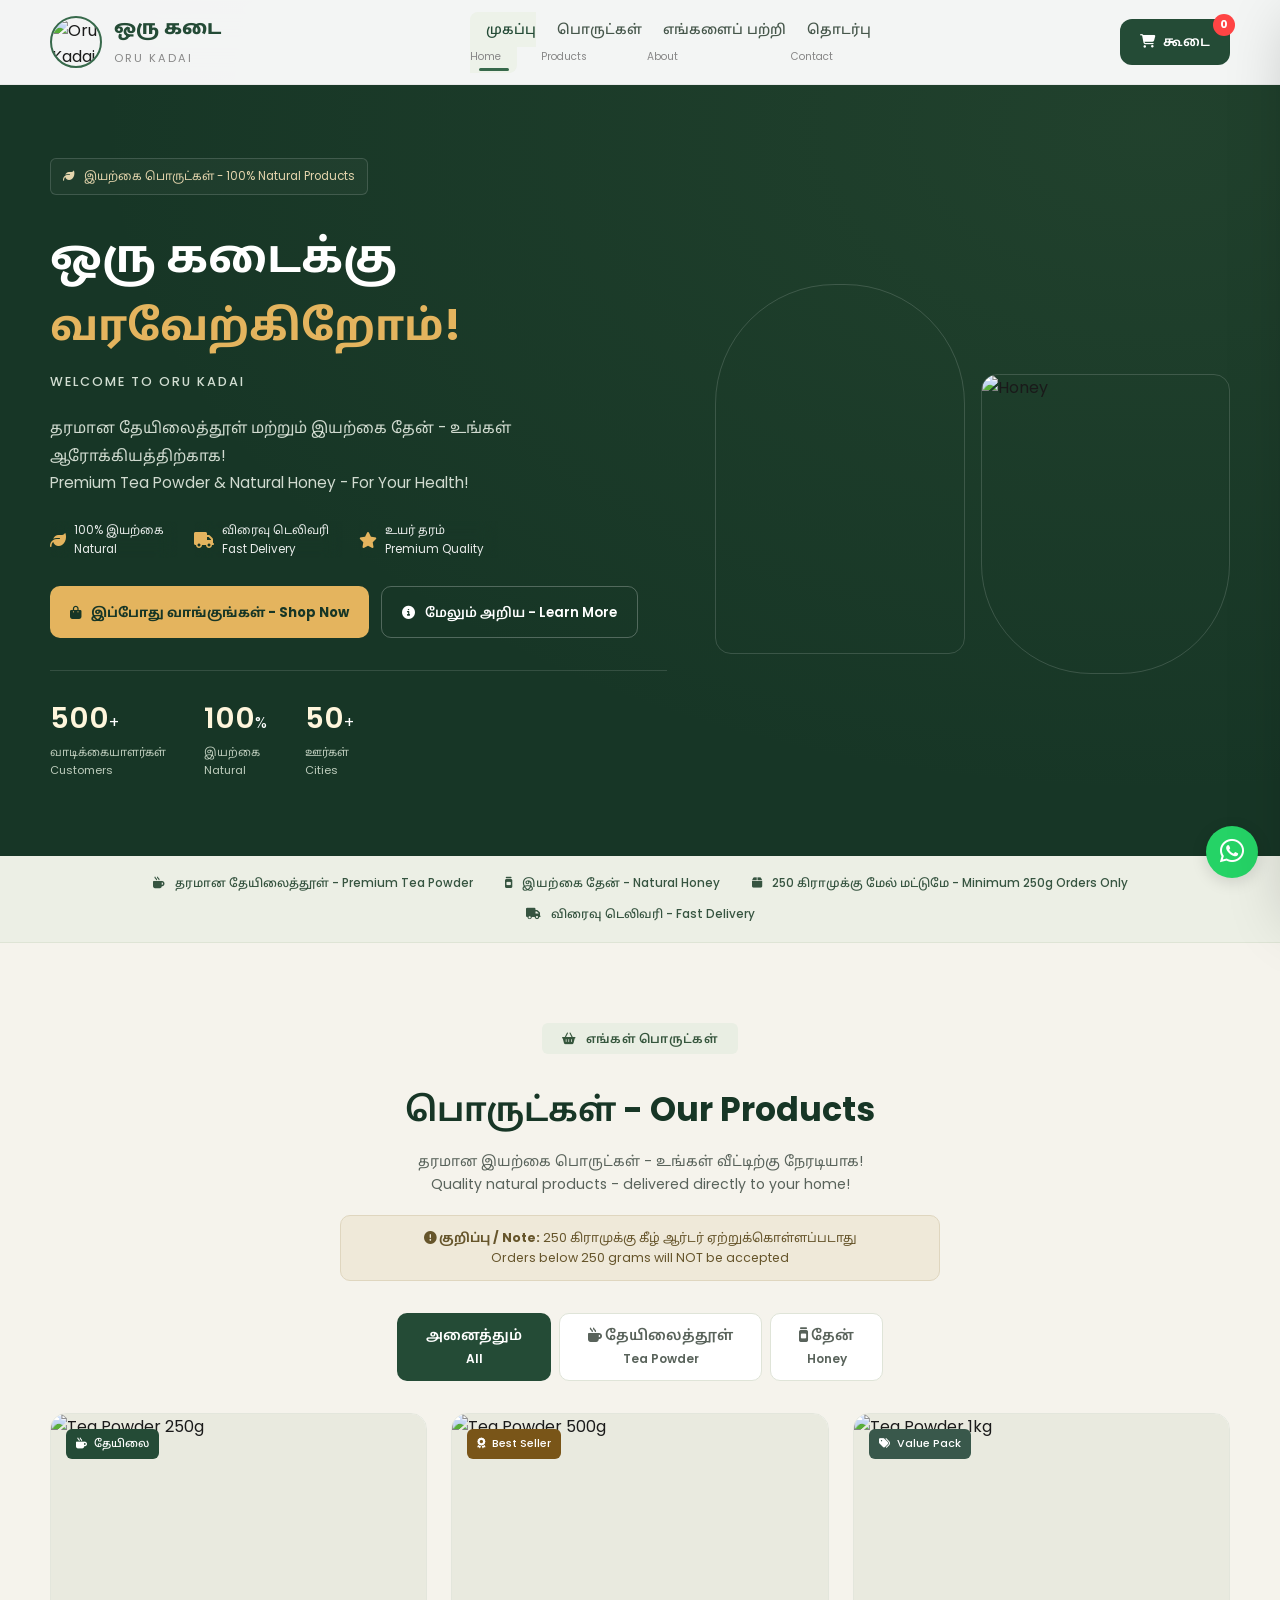
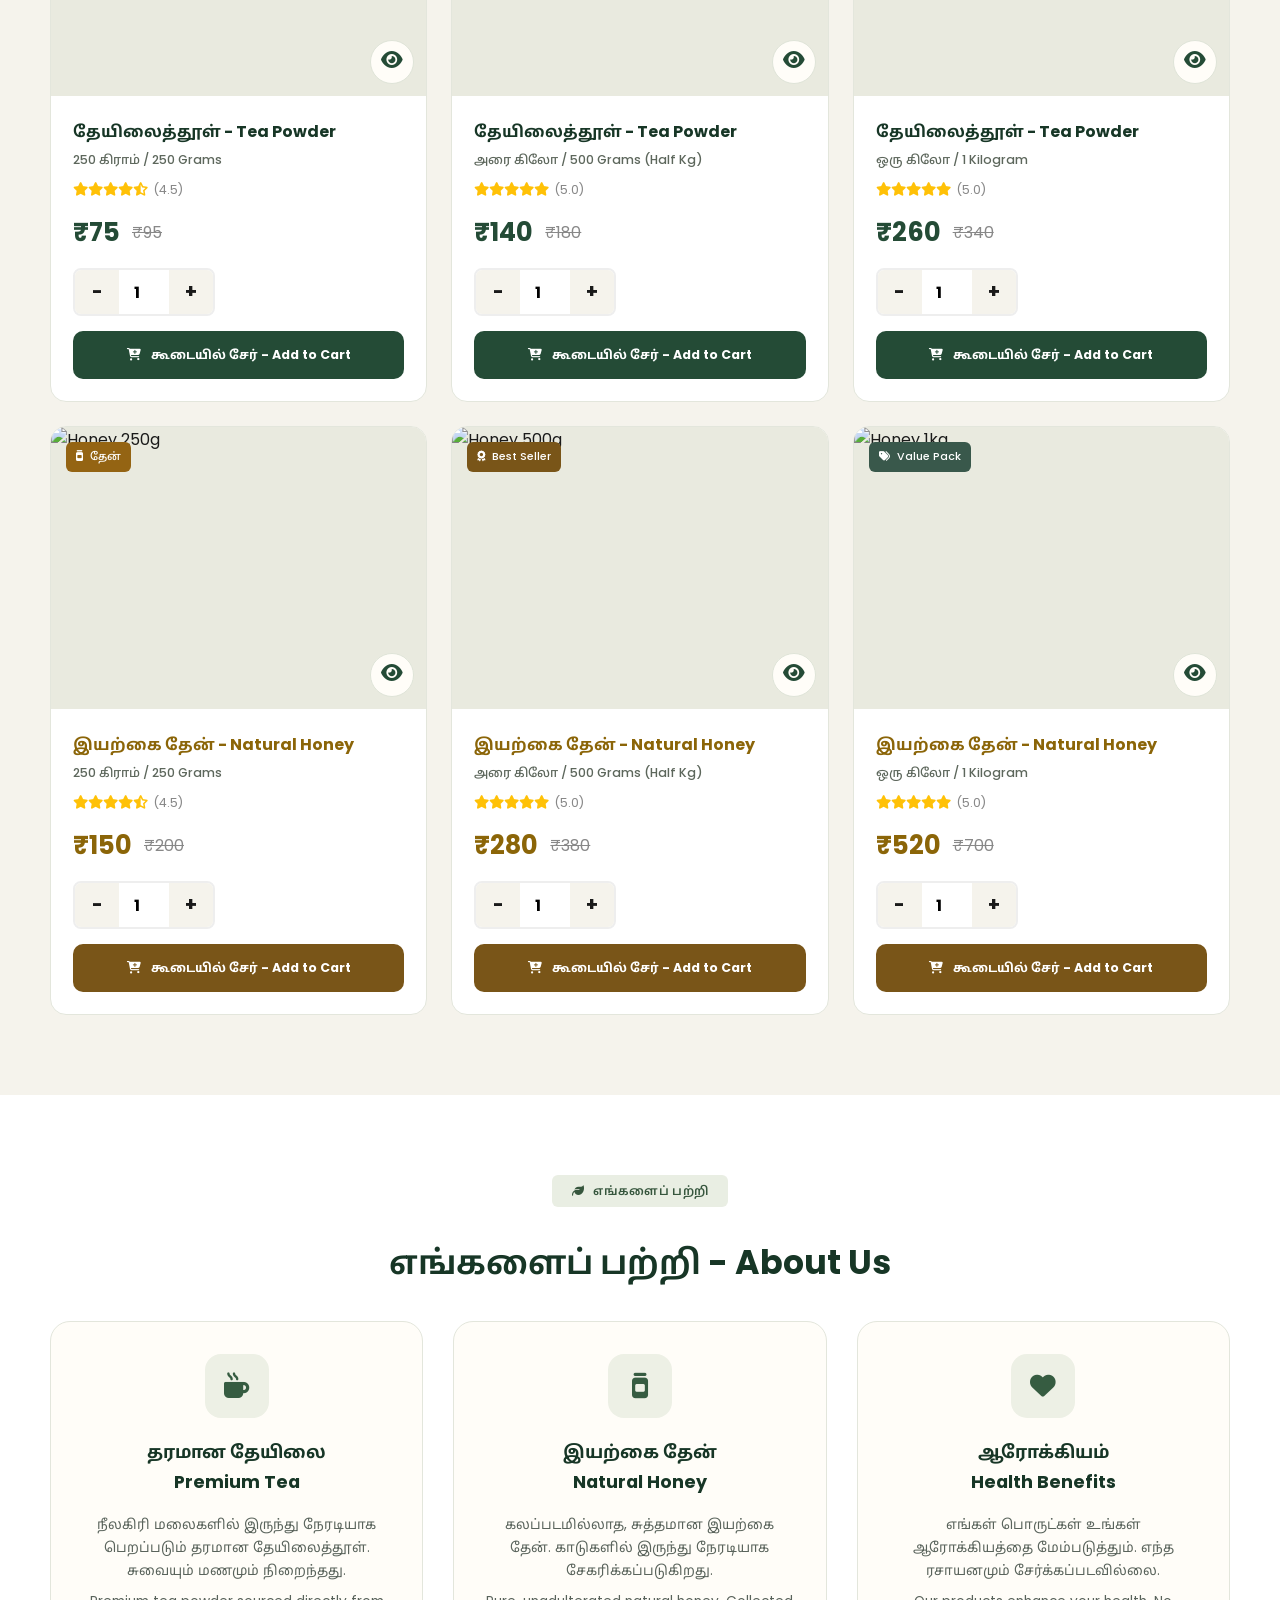
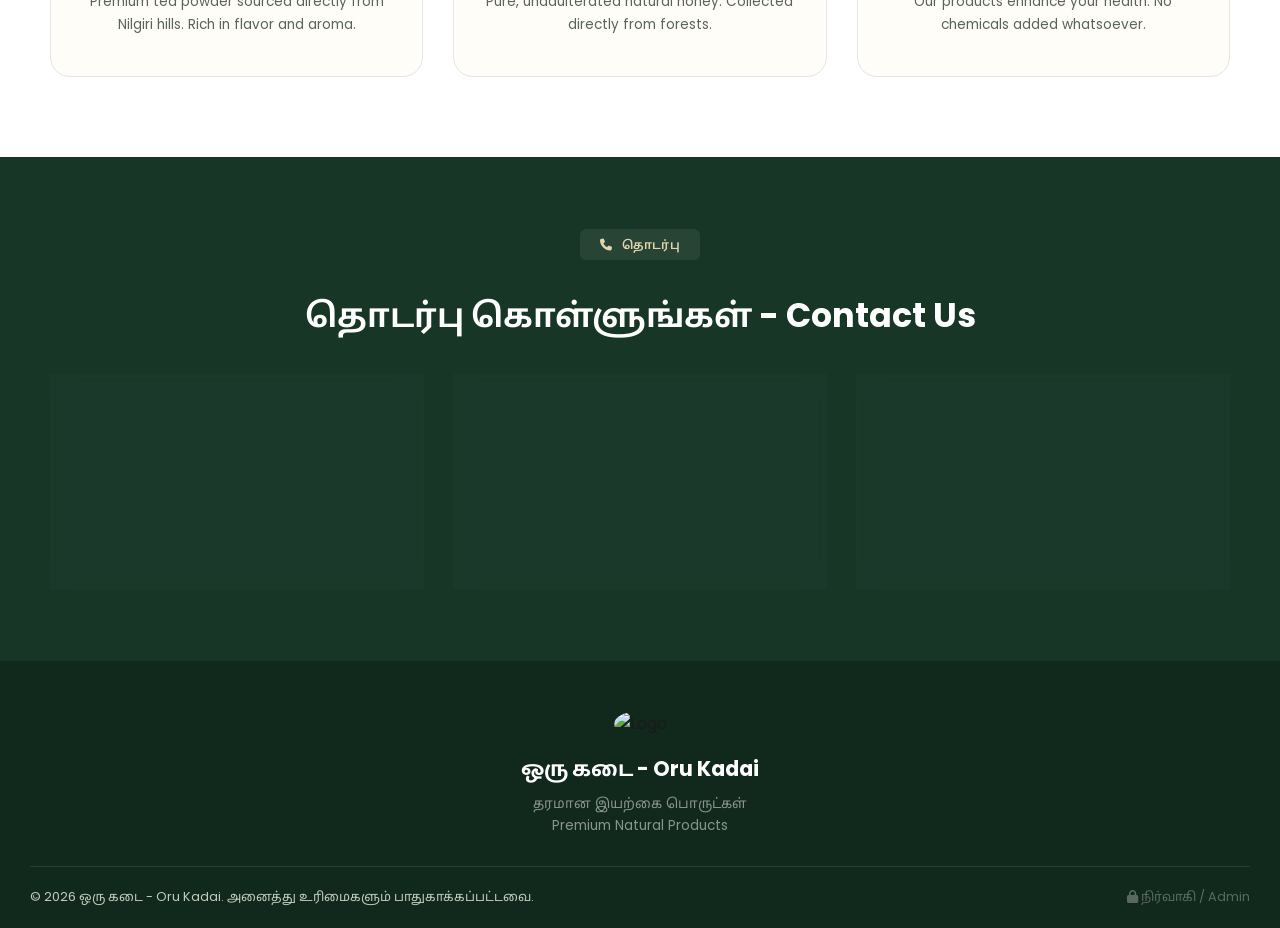
==== commit dd95e170: "Add files via upload" ====
--- a/index.html
+++ b/index.html
@@ -2,7 +2,11 @@
 <html lang="ta">
 <head>
     <meta charset="UTF-8">
-    <meta name="viewport" content="width=device-width, initial-scale=1.0">
+    <meta name="viewport" content="width=device-width, initial-scale=1.0, viewport-fit=cover">
+    <meta name="description" content="Shop Oru Kadai premium Nilgiri tea powder and natural honey. Order online in Tamil or English, with packs from 250g.">
+    <meta name="theme-color" content="#173626">
+    <link rel="preconnect" href="https://fonts.googleapis.com">
+    <link rel="preconnect" href="https://fonts.gstatic.com" crossorigin>
     <title>ஒரு கடை - Oru Kadai | Tea & Honey Shop</title>
     <link href="https://fonts.googleapis.com/css2?family=Poppins:wght@300;400;500;600;700;800;900&display=swap" rel="stylesheet">
     <link href="https://fonts.googleapis.com/css2?family=Noto+Sans+Tamil:wght@300;400;500;600;700;800;900&display=swap" rel="stylesheet">
@@ -1826,28 +1830,22 @@
     .english-title { font-size: 1.5rem; }
 }
 </style>
+<link rel="stylesheet" href="upgrade.css">
 </head>
 <body>
 
-    <!-- Preloader -->
-    <div id="preloader">
-        <div class="loader-container">
-            <img src="https://raw.githubusercontent.com/pprojectcentreee/Oru-Kadai/main/logo%20oru%20kadai.png" alt="Loading..." class="loader-logo">
-            <div class="loader-bar"><div class="loader-fill"></div></div>
-            <p class="loader-text">ஒரு கடை Loading...</p>
-        </div>
-    </div>
+    <a class="skip-link" href="#products">Skip to products</a>
 
     <!-- Navigation -->
-    <nav id="navbar">
+    <nav id="navbar" aria-label="Main navigation">
         <div class="nav-container">
-            <div class="logo-section">
+            <a class="logo-section" href="#home" aria-label="Oru Kadai home">
                 <img src="https://raw.githubusercontent.com/pprojectcentreee/Oru-Kadai/main/logo%20oru%20kadai.png" alt="Oru Kadai Logo" class="nav-logo">
                 <div class="logo-text">
-                    <h1>ஒரு கடை</h1>
+                    <p class="brand-name">ஒரு கடை</p>
                     <span>Oru Kadai</span>
                 </div>
-            </div>
+            </a>
             <ul class="nav-links">
                 <li><a href="#home" class="active">முகப்பு<br><small>Home</small></a></li>
                 <li><a href="#products">பொருட்கள்<br><small>Products</small></a></li>
@@ -1855,13 +1853,13 @@
                 <li><a href="#contact">தொடர்பு<br><small>Contact</small></a></li>
             </ul>
             <div class="nav-actions">
-                <button class="cart-btn" onclick="openCart()">
-                    <i class="fas fa-shopping-cart"></i>
+                <button class="cart-btn" aria-label="Open shopping cart" onclick="openCart()">
+                    <i class="fas fa-shopping-cart" aria-hidden="true"></i>
                     <span class="cart-count" id="cartCount">0</span>
                     கூடை
                 </button>
-                <button class="mobile-menu-btn" onclick="toggleMobileMenu()">
-                    <i class="fas fa-bars"></i>
+                <button class="mobile-menu-btn" aria-label="Open navigation" aria-expanded="false" aria-controls="mobileMenu" onclick="toggleMobileMenu()">
+                    <i class="fas fa-bars" aria-hidden="true"></i>
                 </button>
             </div>
         </div>
@@ -1873,12 +1871,13 @@
         </div>
     </nav>
 
+    <main id="mainContent">
     <!-- Hero Section -->
     <section id="home" class="hero-section">
         <div class="hero-particles" id="particles"></div>
         <div class="hero-overlay"></div>
         <div class="hero-content">
-            <div class="hero-badge">🌿 இயற்கை பொருட்கள் - 100% Natural Products</div>
+            <div class="hero-badge"><i class="fas fa-leaf" aria-hidden="true"></i> இயற்கை பொருட்கள் - 100% Natural Products</div>
             <h1 class="hero-title">
                 <span class="tamil-title">ஒரு கடைக்கு</span>
                 <span class="english-title">வரவேற்கிறோம்!</span>
@@ -1889,13 +1888,13 @@
                 <br><em>Premium Tea Powder & Natural Honey - For Your Health!</em>
             </p>
             <div class="hero-features">
-                <div class="feature-pill"><i class="fas fa-leaf"></i><span>100% இயற்கை<br>Natural</span></div>
-                <div class="feature-pill"><i class="fas fa-truck"></i><span>விரைவு டெலிவரி<br>Fast Delivery</span></div>
-                <div class="feature-pill"><i class="fas fa-star"></i><span>உயர் தரம்<br>Premium Quality</span></div>
+                <div class="feature-pill"><i class="fas fa-leaf" aria-hidden="true"></i><span>100% இயற்கை<br>Natural</span></div>
+                <div class="feature-pill"><i class="fas fa-truck" aria-hidden="true"></i><span>விரைவு டெலிவரி<br>Fast Delivery</span></div>
+                <div class="feature-pill"><i class="fas fa-star" aria-hidden="true"></i><span>உயர் தரம்<br>Premium Quality</span></div>
             </div>
             <div class="hero-buttons">
-                <a href="#products" class="btn-primary pulse-btn"><i class="fas fa-shopping-bag"></i> இப்போது வாங்குங்கள் - Shop Now</a>
-                <a href="#about" class="btn-secondary"><i class="fas fa-info-circle"></i> மேலும் அறிய - Learn More</a>
+                <a href="#products" class="btn-primary pulse-btn"><i class="fas fa-shopping-bag" aria-hidden="true"></i> இப்போது வாங்குங்கள் - Shop Now</a>
+                <a href="#about" class="btn-secondary"><i class="fas fa-info-circle" aria-hidden="true"></i> மேலும் அறிய - Learn More</a>
             </div>
             <div class="hero-stats">
                 <div class="stat-item"><span class="stat-number" data-target="500">0</span>+<span class="stat-label">வாடிக்கையாளர்கள்<br>Customers</span></div>
@@ -1916,14 +1915,14 @@
     <!-- Marquee Banner -->
     <div class="marquee-banner">
         <div class="marquee-content">
-            <span>🍵 தரமான தேயிலைத்தூள் - Premium Tea Powder</span>
-            <span>🍯 இயற்கை தேன் - Natural Honey</span>
-            <span>📦 250 கிராமுக்கு மேல் மட்டுமே - Minimum 250g Orders Only</span>
-            <span>🚚 விரைவு டெலிவரி - Fast Delivery</span>
-            <span>⭐ 100% தரம் உறுதி - Quality Guaranteed</span>
-            <span>🍵 தரமான தேயிலைத்தூள் - Premium Tea Powder</span>
-            <span>🍯 இயற்கை தேன் - Natural Honey</span>
-            <span>📦 250 கிராமுக்கு மேல் மட்டுமே - Minimum 250g Orders Only</span>
+            <span><i class="fas fa-mug-hot" aria-hidden="true"></i> தரமான தேயிலைத்தூள் - Premium Tea Powder</span>
+            <span><i class="fas fa-jar" aria-hidden="true"></i> இயற்கை தேன் - Natural Honey</span>
+            <span><i class="fas fa-box" aria-hidden="true"></i> 250 கிராமுக்கு மேல் மட்டுமே - Minimum 250g Orders Only</span>
+            <span><i class="fas fa-truck" aria-hidden="true"></i> விரைவு டெலிவரி - Fast Delivery</span>
+            <span><i class="fas fa-star" aria-hidden="true"></i> 100% தரம் உறுதி - Quality Guaranteed</span>
+            <span><i class="fas fa-mug-hot" aria-hidden="true"></i> தரமான தேயிலைத்தூள் - Premium Tea Powder</span>
+            <span><i class="fas fa-jar" aria-hidden="true"></i> இயற்கை தேன் - Natural Honey</span>
+            <span><i class="fas fa-box" aria-hidden="true"></i> 250 கிராமுக்கு மேல் மட்டுமே - Minimum 250g Orders Only</span>
         </div>
     </div>
 
@@ -1931,12 +1930,12 @@
     <section id="products" class="products-section">
         <div class="section-container">
             <div class="section-header">
-                <span class="section-badge">🛒 எங்கள் பொருட்கள்</span>
+                <span class="section-badge"><i class="fas fa-basket-shopping" aria-hidden="true"></i> எங்கள் பொருட்கள்</span>
                 <h2>பொருட்கள் - Our Products</h2>
                 <p>தரமான இயற்கை பொருட்கள் - உங்கள் வீட்டிற்கு நேரடியாக!</p>
                 <p><em>Quality natural products - delivered directly to your home!</em></p>
                 <div class="min-order-notice">
-                    <i class="fas fa-exclamation-circle"></i>
+                    <i class="fas fa-exclamation-circle" aria-hidden="true"></i>
                     <strong>குறிப்பு / Note:</strong> 250 கிராமுக்கு கீழ் ஆர்டர் ஏற்றுக்கொள்ளப்படாது
                     <br>Orders below 250 grams will NOT be accepted
                 </div>
@@ -1944,105 +1943,105 @@
 
             <div class="category-tabs">
                 <button class="cat-tab active" onclick="filterProducts('all', this)">அனைத்தும்<br><small>All</small></button>
-                <button class="cat-tab tea-tab" onclick="filterProducts('tea', this)">🍵 தேயிலைத்தூள்<br><small>Tea Powder</small></button>
-                <button class="cat-tab honey-tab" onclick="filterProducts('honey', this)">🍯 தேன்<br><small>Honey</small></button>
+                <button class="cat-tab tea-tab" onclick="filterProducts('tea', this)"><i class="fas fa-mug-hot" aria-hidden="true"></i> தேயிலைத்தூள்<br><small>Tea Powder</small></button>
+                <button class="cat-tab honey-tab" onclick="filterProducts('honey', this)"><i class="fas fa-jar" aria-hidden="true"></i> தேன்<br><small>Honey</small></button>
             </div>
 
             <div class="products-grid" id="productsGrid">
                 <!-- Tea 250g -->
                 <div class="product-card tea-product" data-category="tea">
-                    <div class="product-badge">🍵 தேயிலை</div>
+                    <div class="product-badge"><i class="fas fa-mug-hot" aria-hidden="true"></i> தேயிலை</div>
                     <div class="product-image-wrapper">
-                        <img src="https://raw.githubusercontent.com/pprojectcentreee/Oru-Kadai/main/black-tea-powder-dry-dust-with-without-green-leaf-served-hot-chai-cup_466689-30161.avif" alt="Tea Powder 250g">
-                        <div class="product-overlay"><button onclick="showToast('info','விரைவு பார்வை','Product details coming soon!')"><i class="fas fa-eye"></i></button></div>
+                        <img src="https://raw.githubusercontent.com/pprojectcentreee/Oru-Kadai/main/black-tea-powder-dry-dust-with-without-green-leaf-served-hot-chai-cup_466689-30161.avif" loading="lazy" decoding="async" alt="Tea Powder 250g">
+                        <div class="product-overlay"><button onclick="showToast('info','விரைவு பார்வை','Product details coming soon!')"><i class="fas fa-eye" aria-hidden="true"></i></button></div>
                     </div>
                     <div class="product-info">
                         <h3>தேயிலைத்தூள் - Tea Powder</h3>
                         <p class="product-weight">250 கிராம் / 250 Grams</p>
-                        <div class="product-rating"><i class="fas fa-star"></i><i class="fas fa-star"></i><i class="fas fa-star"></i><i class="fas fa-star"></i><i class="fas fa-star-half-alt"></i><span>(4.5)</span></div>
+                        <div class="product-rating"><i class="fas fa-star" aria-hidden="true"></i><i class="fas fa-star" aria-hidden="true"></i><i class="fas fa-star" aria-hidden="true"></i><i class="fas fa-star" aria-hidden="true"></i><i class="fas fa-star-half-alt" aria-hidden="true"></i><span>(4.5)</span></div>
                         <div class="product-price"><span class="price">₹75</span><span class="mrp">₹95</span></div>
                         <div class="quantity-selector"><button onclick="changeQty('tea-250',-1)">-</button><input type="number" id="qty-tea-250" value="1" min="1" max="50" readonly><button onclick="changeQty('tea-250',1)">+</button></div>
-                        <button class="add-to-cart-btn" onclick="addToCart('tea-250','தேயிலைத்தூள் / Tea Powder','250g',75)"><i class="fas fa-cart-plus"></i> கூடையில் சேர் - Add to Cart</button>
+                        <button class="add-to-cart-btn" onclick="addToCart('tea-250','தேயிலைத்தூள் / Tea Powder','250g',75)"><i class="fas fa-cart-plus" aria-hidden="true"></i> கூடையில் சேர் - Add to Cart</button>
                     </div>
                 </div>
                 <!-- Tea 500g -->
                 <div class="product-card tea-product" data-category="tea">
-                    <div class="product-badge bestseller">🔥 Best Seller</div>
+                    <div class="product-badge bestseller"><i class="fas fa-award" aria-hidden="true"></i> Best Seller</div>
                     <div class="product-image-wrapper">
-                        <img src="https://raw.githubusercontent.com/pprojectcentreee/Oru-Kadai/main/black-tea-powder-dry-dust-with-without-green-leaf-served-hot-chai-cup_466689-30161.avif" alt="Tea Powder 500g">
-                        <div class="product-overlay"><button onclick="showToast('info','விரைவு பார்வை','Product details coming soon!')"><i class="fas fa-eye"></i></button></div>
+                        <img src="https://raw.githubusercontent.com/pprojectcentreee/Oru-Kadai/main/black-tea-powder-dry-dust-with-without-green-leaf-served-hot-chai-cup_466689-30161.avif" loading="lazy" decoding="async" alt="Tea Powder 500g">
+                        <div class="product-overlay"><button onclick="showToast('info','விரைவு பார்வை','Product details coming soon!')"><i class="fas fa-eye" aria-hidden="true"></i></button></div>
                     </div>
                     <div class="product-info">
                         <h3>தேயிலைத்தூள் - Tea Powder</h3>
                         <p class="product-weight">அரை கிலோ / 500 Grams (Half Kg)</p>
-                        <div class="product-rating"><i class="fas fa-star"></i><i class="fas fa-star"></i><i class="fas fa-star"></i><i class="fas fa-star"></i><i class="fas fa-star"></i><span>(5.0)</span></div>
+                        <div class="product-rating"><i class="fas fa-star" aria-hidden="true"></i><i class="fas fa-star" aria-hidden="true"></i><i class="fas fa-star" aria-hidden="true"></i><i class="fas fa-star" aria-hidden="true"></i><i class="fas fa-star" aria-hidden="true"></i><span>(5.0)</span></div>
                         <div class="product-price"><span class="price">₹140</span><span class="mrp">₹180</span></div>
                         <div class="quantity-selector"><button onclick="changeQty('tea-500',-1)">-</button><input type="number" id="qty-tea-500" value="1" min="1" max="50" readonly><button onclick="changeQty('tea-500',1)">+</button></div>
-                        <button class="add-to-cart-btn" onclick="addToCart('tea-500','தேயிலைத்தூள் / Tea Powder','500g',140)"><i class="fas fa-cart-plus"></i> கூடையில் சேர் - Add to Cart</button>
+                        <button class="add-to-cart-btn" onclick="addToCart('tea-500','தேயிலைத்தூள் / Tea Powder','500g',140)"><i class="fas fa-cart-plus" aria-hidden="true"></i> கூடையில் சேர் - Add to Cart</button>
                     </div>
                 </div>
                 <!-- Tea 1kg -->
                 <div class="product-card tea-product" data-category="tea">
-                    <div class="product-badge value-pack">💰 Value Pack</div>
+                    <div class="product-badge value-pack"><i class="fas fa-tags" aria-hidden="true"></i> Value Pack</div>
                     <div class="product-image-wrapper">
-                        <img src="https://raw.githubusercontent.com/pprojectcentreee/Oru-Kadai/main/black-tea-powder-dry-dust-with-without-green-leaf-served-hot-chai-cup_466689-30161.avif" alt="Tea Powder 1kg">
-                        <div class="product-overlay"><button onclick="showToast('info','விரைவு பார்வை','Product details coming soon!')"><i class="fas fa-eye"></i></button></div>
+                        <img src="https://raw.githubusercontent.com/pprojectcentreee/Oru-Kadai/main/black-tea-powder-dry-dust-with-without-green-leaf-served-hot-chai-cup_466689-30161.avif" loading="lazy" decoding="async" alt="Tea Powder 1kg">
+                        <div class="product-overlay"><button onclick="showToast('info','விரைவு பார்வை','Product details coming soon!')"><i class="fas fa-eye" aria-hidden="true"></i></button></div>
                     </div>
                     <div class="product-info">
                         <h3>தேயிலைத்தூள் - Tea Powder</h3>
                         <p class="product-weight">ஒரு கிலோ / 1 Kilogram</p>
-                        <div class="product-rating"><i class="fas fa-star"></i><i class="fas fa-star"></i><i class="fas fa-star"></i><i class="fas fa-star"></i><i class="fas fa-star"></i><span>(5.0)</span></div>
+                        <div class="product-rating"><i class="fas fa-star" aria-hidden="true"></i><i class="fas fa-star" aria-hidden="true"></i><i class="fas fa-star" aria-hidden="true"></i><i class="fas fa-star" aria-hidden="true"></i><i class="fas fa-star" aria-hidden="true"></i><span>(5.0)</span></div>
                         <div class="product-price"><span class="price">₹260</span><span class="mrp">₹340</span></div>
                         <div class="quantity-selector"><button onclick="changeQty('tea-1000',-1)">-</button><input type="number" id="qty-tea-1000" value="1" min="1" max="50" readonly><button onclick="changeQty('tea-1000',1)">+</button></div>
-                        <button class="add-to-cart-btn" onclick="addToCart('tea-1000','தேயிலைத்தூள் / Tea Powder','1kg',260)"><i class="fas fa-cart-plus"></i> கூடையில் சேர் - Add to Cart</button>
+                        <button class="add-to-cart-btn" onclick="addToCart('tea-1000','தேயிலைத்தூள் / Tea Powder','1kg',260)"><i class="fas fa-cart-plus" aria-hidden="true"></i> கூடையில் சேர் - Add to Cart</button>
                     </div>
                 </div>
                 <!-- Honey 250g -->
                 <div class="product-card honey-product" data-category="honey">
-                    <div class="product-badge honey-badge">🍯 தேன்</div>
+                    <div class="product-badge honey-badge"><i class="fas fa-jar" aria-hidden="true"></i> தேன்</div>
                     <div class="product-image-wrapper">
-                        <img src="https://raw.githubusercontent.com/pprojectcentreee/Oru-Kadai/main/honey.jpg" alt="Honey 250g">
-                        <div class="product-overlay"><button onclick="showToast('info','விரைவு பார்வை','Product details coming soon!')"><i class="fas fa-eye"></i></button></div>
+                        <img src="https://raw.githubusercontent.com/pprojectcentreee/Oru-Kadai/main/honey.jpg" loading="lazy" decoding="async" alt="Honey 250g">
+                        <div class="product-overlay"><button onclick="showToast('info','விரைவு பார்வை','Product details coming soon!')"><i class="fas fa-eye" aria-hidden="true"></i></button></div>
                     </div>
                     <div class="product-info">
                         <h3>இயற்கை தேன் - Natural Honey</h3>
                         <p class="product-weight">250 கிராம் / 250 Grams</p>
-                        <div class="product-rating"><i class="fas fa-star"></i><i class="fas fa-star"></i><i class="fas fa-star"></i><i class="fas fa-star"></i><i class="fas fa-star-half-alt"></i><span>(4.5)</span></div>
+                        <div class="product-rating"><i class="fas fa-star" aria-hidden="true"></i><i class="fas fa-star" aria-hidden="true"></i><i class="fas fa-star" aria-hidden="true"></i><i class="fas fa-star" aria-hidden="true"></i><i class="fas fa-star-half-alt" aria-hidden="true"></i><span>(4.5)</span></div>
                         <div class="product-price"><span class="price">₹150</span><span class="mrp">₹200</span></div>
                         <div class="quantity-selector"><button onclick="changeQty('honey-250',-1)">-</button><input type="number" id="qty-honey-250" value="1" min="1" max="50" readonly><button onclick="changeQty('honey-250',1)">+</button></div>
-                        <button class="add-to-cart-btn honey-cart-btn" onclick="addToCart('honey-250','இயற்கை தேன் / Natural Honey','250g',150)"><i class="fas fa-cart-plus"></i> கூடையில் சேர் - Add to Cart</button>
+                        <button class="add-to-cart-btn honey-cart-btn" onclick="addToCart('honey-250','இயற்கை தேன் / Natural Honey','250g',150)"><i class="fas fa-cart-plus" aria-hidden="true"></i> கூடையில் சேர் - Add to Cart</button>
                     </div>
                 </div>
                 <!-- Honey 500g -->
                 <div class="product-card honey-product" data-category="honey">
-                    <div class="product-badge bestseller">🔥 Best Seller</div>
+                    <div class="product-badge bestseller"><i class="fas fa-award" aria-hidden="true"></i> Best Seller</div>
                     <div class="product-image-wrapper">
-                        <img src="https://raw.githubusercontent.com/pprojectcentreee/Oru-Kadai/main/honey.jpg" alt="Honey 500g">
-                        <div class="product-overlay"><button onclick="showToast('info','விரைவு பார்வை','Product details coming soon!')"><i class="fas fa-eye"></i></button></div>
+                        <img src="https://raw.githubusercontent.com/pprojectcentreee/Oru-Kadai/main/honey.jpg" loading="lazy" decoding="async" alt="Honey 500g">
+                        <div class="product-overlay"><button onclick="showToast('info','விரைவு பார்வை','Product details coming soon!')"><i class="fas fa-eye" aria-hidden="true"></i></button></div>
                     </div>
                     <div class="product-info">
                         <h3>இயற்கை தேன் - Natural Honey</h3>
                         <p class="product-weight">அரை கிலோ / 500 Grams (Half Kg)</p>
-                        <div class="product-rating"><i class="fas fa-star"></i><i class="fas fa-star"></i><i class="fas fa-star"></i><i class="fas fa-star"></i><i class="fas fa-star"></i><span>(5.0)</span></div>
+                        <div class="product-rating"><i class="fas fa-star" aria-hidden="true"></i><i class="fas fa-star" aria-hidden="true"></i><i class="fas fa-star" aria-hidden="true"></i><i class="fas fa-star" aria-hidden="true"></i><i class="fas fa-star" aria-hidden="true"></i><span>(5.0)</span></div>
                         <div class="product-price"><span class="price">₹280</span><span class="mrp">₹380</span></div>
                         <div class="quantity-selector"><button onclick="changeQty('honey-500',-1)">-</button><input type="number" id="qty-honey-500" value="1" min="1" max="50" readonly><button onclick="changeQty('honey-500',1)">+</button></div>
-                        <button class="add-to-cart-btn honey-cart-btn" onclick="addToCart('honey-500','இயற்கை தேன் / Natural Honey','500g',280)"><i class="fas fa-cart-plus"></i> கூடையில் சேர் - Add to Cart</button>
+                        <button class="add-to-cart-btn honey-cart-btn" onclick="addToCart('honey-500','இயற்கை தேன் / Natural Honey','500g',280)"><i class="fas fa-cart-plus" aria-hidden="true"></i> கூடையில் சேர் - Add to Cart</button>
                     </div>
                 </div>
                 <!-- Honey 1kg -->
                 <div class="product-card honey-product" data-category="honey">
-                    <div class="product-badge value-pack">💰 Value Pack</div>
+                    <div class="product-badge value-pack"><i class="fas fa-tags" aria-hidden="true"></i> Value Pack</div>
                     <div class="product-image-wrapper">
-                        <img src="https://raw.githubusercontent.com/pprojectcentreee/Oru-Kadai/main/honey.jpg" alt="Honey 1kg">
-                        <div class="product-overlay"><button onclick="showToast('info','விரைவு பார்வை','Product details coming soon!')"><i class="fas fa-eye"></i></button></div>
+                        <img src="https://raw.githubusercontent.com/pprojectcentreee/Oru-Kadai/main/honey.jpg" loading="lazy" decoding="async" alt="Honey 1kg">
+                        <div class="product-overlay"><button onclick="showToast('info','விரைவு பார்வை','Product details coming soon!')"><i class="fas fa-eye" aria-hidden="true"></i></button></div>
                     </div>
                     <div class="product-info">
                         <h3>இயற்கை தேன் - Natural Honey</h3>
                         <p class="product-weight">ஒரு கிலோ / 1 Kilogram</p>
-                        <div class="product-rating"><i class="fas fa-star"></i><i class="fas fa-star"></i><i class="fas fa-star"></i><i class="fas fa-star"></i><i class="fas fa-star"></i><span>(5.0)</span></div>
+                        <div class="product-rating"><i class="fas fa-star" aria-hidden="true"></i><i class="fas fa-star" aria-hidden="true"></i><i class="fas fa-star" aria-hidden="true"></i><i class="fas fa-star" aria-hidden="true"></i><i class="fas fa-star" aria-hidden="true"></i><span>(5.0)</span></div>
                         <div class="product-price"><span class="price">₹520</span><span class="mrp">₹700</span></div>
                         <div class="quantity-selector"><button onclick="changeQty('honey-1000',-1)">-</button><input type="number" id="qty-honey-1000" value="1" min="1" max="50" readonly><button onclick="changeQty('honey-1000',1)">+</button></div>
-                        <button class="add-to-cart-btn honey-cart-btn" onclick="addToCart('honey-1000','இயற்கை தேன் / Natural Honey','1kg',520)"><i class="fas fa-cart-plus"></i> கூடையில் சேர் - Add to Cart</button>
+                        <button class="add-to-cart-btn honey-cart-btn" onclick="addToCart('honey-1000','இயற்கை தேன் / Natural Honey','1kg',520)"><i class="fas fa-cart-plus" aria-hidden="true"></i> கூடையில் சேர் - Add to Cart</button>
                     </div>
                 </div>
             </div>
@@ -2053,24 +2052,24 @@
     <section id="about" class="about-section">
         <div class="section-container">
             <div class="section-header">
-                <span class="section-badge">🌿 எங்களைப் பற்றி</span>
+                <span class="section-badge"><i class="fas fa-leaf" aria-hidden="true"></i> எங்களைப் பற்றி</span>
                 <h2>எங்களைப் பற்றி - About Us</h2>
             </div>
             <div class="about-grid">
                 <div class="about-card">
-                    <div class="about-icon">🍵</div>
+                    <div class="about-icon"><i class="fas fa-mug-hot" aria-hidden="true"></i></div>
                     <h3>தரமான தேயிலை<br>Premium Tea</h3>
                     <p>நீலகிரி மலைகளில் இருந்து நேரடியாக பெறப்படும் தரமான தேயிலைத்தூள். சுவையும் மணமும் நிறைந்தது.</p>
                     <p><em>Premium tea powder sourced directly from Nilgiri hills. Rich in flavor and aroma.</em></p>
                 </div>
                 <div class="about-card">
-                    <div class="about-icon">🍯</div>
+                    <div class="about-icon"><i class="fas fa-jar" aria-hidden="true"></i></div>
                     <h3>இயற்கை தேன்<br>Natural Honey</h3>
                     <p>கலப்படமில்லாத, சுத்தமான இயற்கை தேன். காடுகளில் இருந்து நேரடியாக சேகரிக்கப்படுகிறது.</p>
                     <p><em>Pure, unadulterated natural honey. Collected directly from forests.</em></p>
                 </div>
                 <div class="about-card">
-                    <div class="about-icon">💚</div>
+                    <div class="about-icon"><i class="fas fa-heart" aria-hidden="true"></i></div>
                     <h3>ஆரோக்கியம்<br>Health Benefits</h3>
                     <p>எங்கள் பொருட்கள் உங்கள் ஆரோக்கியத்தை மேம்படுத்தும். எந்த ரசாயனமும் சேர்க்கப்படவில்லை.</p>
                     <p><em>Our products enhance your health. No chemicals added whatsoever.</em></p>
@@ -2083,17 +2082,18 @@
     <section id="contact" class="contact-section">
         <div class="section-container">
             <div class="section-header">
-                <span class="section-badge">📞 தொடர்பு</span>
+                <span class="section-badge"><i class="fas fa-phone" aria-hidden="true"></i> தொடர்பு</span>
                 <h2>தொடர்பு கொள்ளுங்கள் - Contact Us</h2>
             </div>
             <div class="contact-grid">
-                <div class="contact-card"><i class="fas fa-phone-alt"></i><h3>தொலைபேசி / Phone</h3><p>+91 98765 43210</p></div>
-                <div class="contact-card"><i class="fas fa-envelope"></i><h3>மின்னஞ்சல் / Email</h3><p>orukadai@gmail.com</p></div>
-                <div class="contact-card"><i class="fas fa-map-marker-alt"></i><h3>முகவரி / Address</h3><p>தமிழ்நாடு, இந்தியா<br>Tamil Nadu, India</p></div>
+                <div class="contact-card"><i class="fas fa-phone-alt" aria-hidden="true"></i><h3>தொலைபேசி / Phone</h3><p><a href="tel:+919876543210">+91 98765 43210</a></p></div>
+                <div class="contact-card"><i class="fas fa-envelope" aria-hidden="true"></i><h3>மின்னஞ்சல் / Email</h3><p><a href="mailto:orukadai@gmail.com">orukadai@gmail.com</a></p></div>
+                <div class="contact-card"><i class="fas fa-map-marker-alt" aria-hidden="true"></i><h3>முகவரி / Address</h3><p>தமிழ்நாடு, இந்தியா<br>Tamil Nadu, India</p></div>
             </div>
         </div>
     </section>
 
+    </main>
     <!-- Footer -->
     <footer class="footer">
         <div class="footer-container">
@@ -2103,69 +2103,69 @@
                 <p>தரமான இயற்கை பொருட்கள்<br>Premium Natural Products</p>
             </div>
             <div class="footer-bottom">
-                <p>&copy; 2024 ஒரு கடை - Oru Kadai. அனைத்து உரிமைகளும் பாதுகாக்கப்பட்டவை.</p>
-                <a href="admin.html" class="admin-link"><i class="fas fa-lock"></i> நிர்வாகி / Admin</a>
+                <p>&copy; 2026 ஒரு கடை - Oru Kadai. அனைத்து உரிமைகளும் பாதுகாக்கப்பட்டவை.</p>
+                <a href="admin.html" class="admin-link"><i class="fas fa-lock" aria-hidden="true"></i> நிர்வாகி / Admin</a>
             </div>
         </div>
     </footer>
 
     <!-- Cart Sidebar -->
     <div class="cart-overlay" id="cartOverlay" onclick="closeCart()"></div>
-    <div class="cart-sidebar" id="cartSidebar">
+    <div class="cart-sidebar" id="cartSidebar" role="dialog" aria-modal="true" aria-label="Shopping cart" aria-hidden="true" inert>
         <div class="cart-header">
-            <h2><i class="fas fa-shopping-cart"></i> கூடை - Cart</h2>
-            <button onclick="closeCart()" class="close-cart"><i class="fas fa-times"></i></button>
+            <h2><i class="fas fa-shopping-cart" aria-hidden="true"></i> கூடை - Cart</h2>
+            <button onclick="closeCart()" class="close-cart" aria-label="Close cart"><i class="fas fa-times" aria-hidden="true"></i></button>
         </div>
         <div class="cart-items" id="cartItems">
-            <div class="empty-cart" id="emptyCart"><i class="fas fa-shopping-basket"></i><p>கூடை காலியாக உள்ளது<br>Cart is empty</p></div>
+            <div class="empty-cart" id="emptyCart"><i class="fas fa-shopping-basket" aria-hidden="true"></i><p>கூடை காலியாக உள்ளது<br>Cart is empty</p></div>
         </div>
         <div class="cart-footer" id="cartFooter" style="display:none;">
             <div class="cart-total"><span>மொத்தம் / Total:</span><span id="cartTotal">₹0</span></div>
-            <button class="checkout-btn" onclick="openCheckout()"><i class="fas fa-receipt"></i> ஆர்டர் செய்யுங்கள் - Place Order</button>
+            <button class="checkout-btn" onclick="openCheckout()"><i class="fas fa-receipt" aria-hidden="true"></i> ஆர்டர் செய்யுங்கள் - Place Order</button>
         </div>
     </div>
 
     <!-- Checkout Modal -->
-    <div class="modal-overlay" id="checkoutModal">
+    <div class="modal-overlay" id="checkoutModal" role="dialog" aria-modal="true" aria-label="Checkout" aria-hidden="true" inert>
         <div class="modal-content checkout-modal">
-            <button class="modal-close" onclick="closeCheckout()"><i class="fas fa-times"></i></button>
+            <button class="modal-close" aria-label="Close checkout" onclick="closeCheckout()"><i class="fas fa-times" aria-hidden="true"></i></button>
             <div class="checkout-steps">
                 <div class="checkout-step active" id="step1">
-                    <h2><i class="fas fa-list"></i> ஆர்டர் சுருக்கம் - Order Summary</h2>
+                    <h2><i class="fas fa-list" aria-hidden="true"></i> ஆர்டர் சுருக்கம் - Order Summary</h2>
                     <div class="order-summary" id="orderSummary"></div>
                     <div class="order-total-section">
                         <div class="total-row"><span>பொருட்கள் மொத்தம் / Subtotal:</span><span id="summarySubtotal">₹0</span></div>
                         <div class="total-row"><span>டெலிவரி கட்டணம் / Delivery:</span><span id="deliveryCharge">₹40</span></div>
                         <div class="total-row grand-total"><span>மொத்த தொகை / Grand Total:</span><span id="grandTotal">₹0</span></div>
                     </div>
-                    <button class="next-step-btn" onclick="goToStep(2)">தொடரவும் - Continue <i class="fas fa-arrow-right"></i></button>
+                    <button class="next-step-btn" onclick="goToStep(2)">தொடரவும் - Continue <i class="fas fa-arrow-right" aria-hidden="true"></i></button>
                 </div>
                 <div class="checkout-step" id="step2">
-                    <h2><i class="fas fa-user"></i> வாடிக்கையாளர் விவரங்கள் - Customer Details</h2>
+                    <h2><i class="fas fa-user" aria-hidden="true"></i> வாடிக்கையாளர் விவரங்கள் - Customer Details</h2>
                     <form id="customerForm" class="customer-form">
-                        <div class="form-group"><label><i class="fas fa-user"></i> பெயர் / Name *</label><input type="text" id="custName" placeholder="உங்கள் முழு பெயர் / Your Full Name" required></div>
-                        <div class="form-group"><label><i class="fas fa-phone"></i> தொலைபேசி / Phone *</label><input type="tel" id="custPhone" placeholder="தொலைபேசி எண் / Phone Number" required pattern="[0-9]{10}"></div>
-                        <div class="form-group"><label><i class="fas fa-envelope"></i> மின்னஞ்சல் / Email</label><input type="email" id="custEmail" placeholder="மின்னஞ்சல் / Email (Optional)"></div>
-                        <div class="form-group"><label><i class="fas fa-map-marker-alt"></i> முகவரி / Address *</label><textarea id="custAddress" placeholder="முழு முகவரி / Full Delivery Address" required rows="3"></textarea></div>
-                        <div class="form-group"><label><i class="fas fa-city"></i> நகரம் / City *</label><input type="text" id="custCity" placeholder="நகரம் / City" required></div>
-                        <div class="form-group"><label><i class="fas fa-map-pin"></i> பின் கோட் / Pincode *</label><input type="text" id="custPincode" placeholder="பின் கோட் / Pincode" required pattern="[0-9]{6}"></div>
-                        <div class="form-group"><label><i class="fas fa-sticky-note"></i> குறிப்பு / Notes</label><textarea id="custNotes" placeholder="ஏதேனும் சிறப்பு குறிப்புகள் / Any special notes" rows="2"></textarea></div>
+                        <div class="form-group"><label><i class="fas fa-user" aria-hidden="true"></i> பெயர் / Name *</label><input type="text" id="custName" placeholder="உங்கள் முழு பெயர் / Your Full Name" required></div>
+                        <div class="form-group"><label><i class="fas fa-phone" aria-hidden="true"></i> தொலைபேசி / Phone *</label><input type="tel" id="custPhone" placeholder="தொலைபேசி எண் / Phone Number" required pattern="[0-9]{10}"></div>
+                        <div class="form-group"><label><i class="fas fa-envelope" aria-hidden="true"></i> மின்னஞ்சல் / Email</label><input type="email" id="custEmail" placeholder="மின்னஞ்சல் / Email (Optional)"></div>
+                        <div class="form-group"><label><i class="fas fa-map-marker-alt" aria-hidden="true"></i> முகவரி / Address *</label><textarea id="custAddress" placeholder="முழு முகவரி / Full Delivery Address" required rows="3"></textarea></div>
+                        <div class="form-group"><label><i class="fas fa-city" aria-hidden="true"></i> நகரம் / City *</label><input type="text" id="custCity" placeholder="நகரம் / City" required></div>
+                        <div class="form-group"><label><i class="fas fa-map-pin" aria-hidden="true"></i> பின் கோட் / Pincode *</label><input type="text" id="custPincode" placeholder="பின் கோட் / Pincode" required pattern="[0-9]{6}"></div>
+                        <div class="form-group"><label><i class="fas fa-sticky-note" aria-hidden="true"></i> குறிப்பு / Notes</label><textarea id="custNotes" placeholder="ஏதேனும் சிறப்பு குறிப்புகள் / Any special notes" rows="2"></textarea></div>
                         <div class="form-buttons">
-                            <button type="button" class="back-step-btn" onclick="goToStep(1)"><i class="fas fa-arrow-left"></i> பின்செல் - Back</button>
-                            <button type="submit" class="place-order-btn"><i class="fas fa-check-circle"></i> ஆர்டர் உறுதிசெய் - Confirm Order</button>
+                            <button type="button" class="back-step-btn" onclick="goToStep(1)"><i class="fas fa-arrow-left" aria-hidden="true"></i> பின்செல் - Back</button>
+                            <button type="submit" class="place-order-btn"><i class="fas fa-check-circle" aria-hidden="true"></i> ஆர்டர் உறுதிசெய் - Confirm Order</button>
                         </div>
                     </form>
                 </div>
                 <div class="checkout-step" id="step3">
                     <div class="order-success">
-                        <div class="success-animation"><div class="checkmark-circle"><i class="fas fa-check"></i></div></div>
+                        <div class="success-animation"><div class="checkmark-circle"><i class="fas fa-check" aria-hidden="true"></i></div></div>
                         <h2>ஆர்டர் வெற்றிகரமாக பதிவாகியது!</h2>
                         <h3>Order Placed Successfully!</h3>
                         <p class="order-id-display">ஆர்டர் எண் / Order ID: <strong id="displayOrderId"></strong></p>
                         <p>உங்கள் ஆர்டர் விரைவில் டெலிவரி செய்யப்படும்.<br>Your order will be delivered soon.</p>
                         <div class="success-buttons">
-                            <button class="download-bill-btn" onclick="downloadBill()"><i class="fas fa-file-pdf"></i> பில் பதிவிறக்கம் - Download Bill (PDF)</button>
-                            <button class="continue-shopping-btn" onclick="continueShopping()"><i class="fas fa-shopping-bag"></i> தொடர்ந்து வாங்கு - Continue Shopping</button>
+                            <button class="download-bill-btn" onclick="downloadBill()"><i class="fas fa-file-pdf" aria-hidden="true"></i> பில் பதிவிறக்கம் - Download Bill (PDF)</button>
+                            <button class="continue-shopping-btn" onclick="continueShopping()"><i class="fas fa-shopping-bag" aria-hidden="true"></i> தொடர்ந்து வாங்கு - Continue Shopping</button>
                         </div>
                     </div>
                 </div>
@@ -2174,10 +2174,10 @@
     </div>
 
     <!-- Toast -->
-    <div class="toast-container" id="toastContainer"></div>
+    <div class="toast-container" id="toastContainer" role="status" aria-live="polite" aria-atomic="false"></div>
 
     <!-- WhatsApp -->
-    <a href="https://wa.me/919876543210" target="_blank" class="whatsapp-float"><i class="fab fa-whatsapp"></i></a>
+    <a href="https://wa.me/919876543210" target="_blank" rel="noopener noreferrer" aria-label="Contact Oru Kadai on WhatsApp" class="whatsapp-float"><i class="fab fa-whatsapp" aria-hidden="true"></i></a>
 
     <!-- Firebase + jsPDF -->
     <script src="https://www.gstatic.com/firebasejs/10.7.1/firebase-app-compat.js"></script>
@@ -2196,8 +2196,13 @@
     appId: "1:416272603430:web:8c5f6dcf0778ff1f8709e7"
 };
 
-firebase.initializeApp(firebaseConfig);
-const database = firebase.database();
+let database = null;
+try {
+    if (window.firebase) {
+        firebase.initializeApp(firebaseConfig);
+        database = firebase.database();
+    }
+} catch (error) { console.error('Store connection unavailable:', error); }
 
 // ===== GLOBALS =====
 let cart = [];
@@ -2211,10 +2216,6 @@
 
 // ===== PRELOADER =====
 window.addEventListener('load', () => {
-    setTimeout(() => {
-        document.getElementById('preloader').classList.add('hidden');
-    }, 2500);
-    createParticles();
     animateStats();
 });
 
@@ -2364,7 +2365,7 @@
             <img src="${item.image}" alt="${item.name}" class="cart-item-image">
             <div class="cart-item-details"><h4>${item.name}</h4><p>${item.weight} × ${item.qty} = ₹${itemTotal}</p></div>
             <span class="cart-item-price">₹${itemTotal}</span>
-            <button class="cart-item-remove" onclick="removeFromCart(${index})"><i class="fas fa-trash-alt"></i></button>
+            <button class="cart-item-remove" onclick="removeFromCart(${index})"><i class="fas fa-trash-alt" aria-hidden="true"></i></button>
         `;
         cartItems.appendChild(div);
     });
@@ -2462,6 +2463,10 @@
         orderDateEnglish: new Date().toLocaleString('en-IN', { year: 'numeric', month: 'long', day: 'numeric', hour: '2-digit', minute: '2-digit' })
     };
 
+    if (!database) {
+        showToast('error', 'Connection unavailable', 'Please check your connection and try again.');
+        return;
+    }
     database.ref('orders/' + orderId).set(orderData)
         .then(() => {
             currentOrderId = orderId;
@@ -2651,7 +2656,7 @@
     const toast = document.createElement('div');
     toast.className = `toast ${type}`;
     const icons = { success: 'fa-check-circle', error: 'fa-times-circle', warning: 'fa-exclamation-triangle', info: 'fa-info-circle' };
-    toast.innerHTML = `<i class="fas ${icons[type] || icons.info}"></i><div class="toast-text"><strong>${title}</strong><span>${message}</span></div>`;
+    toast.innerHTML = `<i class="fas ${icons[type] || icons.info}" aria-hidden="true"></i><div class="toast-text"><strong>${title}</strong><span>${message}</span></div>`;
     container.appendChild(toast);
     setTimeout(() => toast.remove(), 3000);
 }
@@ -2660,14 +2665,29 @@
 document.querySelectorAll('a[href^="#"]').forEach(anchor => {
     anchor.addEventListener('click', function(e) {
         e.preventDefault();
-        const target = document.querySelector(this.getAttribute('href'));
+        const href = this.getAttribute('href');
+        if (href === '#') return;
+        const target = document.querySelector(href);
         if (target) {
             window.scrollTo({ top: target.getBoundingClientRect().top + window.pageYOffset - 80, behavior: 'smooth' });
         }
     });
 });
 
-console.log('%c🍵 ஒரு கடை - Oru Kadai 🍯', 'font-size: 20px; color: #2d5016; font-weight: bold;');
+console.log('%c ஒரு கடை - Oru Kadai ', 'font-size: 20px; color: #2d5016; font-weight: bold;');
 </script>
+<nav class="mobile-bottom-nav" aria-label="Mobile navigation">
+        <a href="#home" class="active" aria-current="location"><i class="fas fa-house" aria-hidden="true"></i><span>Home</span></a>
+        <a href="#products"><i class="fas fa-basket-shopping" aria-hidden="true"></i><span>Shop</span></a>
+        <a href="#contact"><i class="fas fa-phone" aria-hidden="true"></i><span>Contact</span></a>
+        <button onclick="openCart()" aria-label="Open shopping cart"><i class="fas fa-bag-shopping" aria-hidden="true"></i><span>Cart (<span id="mobileCartCount">0</span>)</span></button>
+    </nav>
+    <dialog id="productPreview" class="quick-view" aria-labelledby="previewTitle">
+        <button class="quick-view-close" aria-label="Close product preview" onclick="document.getElementById('productPreview').close()"><i class="fas fa-times" aria-hidden="true"></i></button>
+        <img alt="" decoding="async">
+        <h2 id="previewTitle"></h2><p class="preview-weight"></p><p class="preview-description"></p><p class="preview-price"></p>
+        <button class="add-to-cart-btn"><i class="fas fa-cart-plus" aria-hidden="true"></i> கூடையில் சேர் - Add to Cart</button>
+    </dialog>
+    <script src="upgrade.js"></script>
 </body>
 </html>
--- a/upgrade.css
+++ b/upgrade.css
@@ -0,0 +1,242 @@
+/* Shared storefront and admin refinements. */
+:root {
+  --tea-primary: #244b36;
+  --tea-secondary: #37694b;
+  --tea-dark: #173626;
+  --honey-primary: #946413;
+  --honey-secondary: #e4b45e;
+  --bg-primary: #fffdf8;
+  --bg-secondary: #f5f3ec;
+  --text-secondary: #59635b;
+  --shadow-sm: 0 3px 16px #17362608;
+  --shadow-md: 0 12px 32px #17362610;
+}
+html { scroll-padding-top: 100px; }
+body { background: var(--bg-primary); -webkit-font-smoothing: antialiased; }
+button, input, select, textarea { font: inherit; }
+button, a, input, select, textarea { -webkit-tap-highlight-color: transparent; }
+button { touch-action: manipulation; }
+button:focus-visible, a:focus-visible, input:focus-visible, select:focus-visible, textarea:focus-visible {
+  outline: 3px solid #b57b23; outline-offset: 4px;
+}
+img { max-width: 100%; }
+section { scroll-margin-top: 90px; }
+.skip-link { position: fixed; top: -100px; left: 16px; z-index: 10000; background: #fff; color: #173626; padding: 12px 20px; border-radius: 8px; }
+.skip-link:focus { top: 12px; }
+.nav-container, .section-container, .footer-container { max-width: 1240px; }
+.nav-container { min-height: 84px; }
+.nav-logo { width: 52px; height: 52px; }
+.logo-section { color: inherit; text-decoration: none; }
+.logo-text .brand-name { font-size: 1.2rem; font-family: 'Noto Sans Tamil', sans-serif; font-weight: 800; line-height: 1.5; color: #244b36; }
+.nav-links a { color: #46574b; }
+.nav-links a.active { color: #244b36; background: #edf2e9; }
+.cart-btn { background: #244b36; border-radius: 12px; min-height: 46px; box-shadow: none; }
+.mobile-menu-btn { width: 44px; height: 44px; border-radius: 10px; }
+.mobile-menu { background: #fffdf8; border-top: 1px solid #e5e8df; }
+.mobile-menu a { min-height: 48px; }
+.hero-section { min-height: auto; padding: 158px max(30px, calc((100vw - 1180px) / 2)) 76px; display: grid; grid-template-columns: 1.2fr 1fr; gap: 48px; background: #173626; }
+.hero-overlay { background: radial-gradient(ellipse at 90% 15%, #67915d20, transparent 65%); pointer-events: none; }
+.hero-particles, .scroll-indicator { display: none; }
+.hero-content { max-width: 650px; text-align: left; }
+.hero-content > * { animation: none; }
+.hero-badge { color: #e4d5ad; border-color: #ffffff26; background: #ffffff08; font-size: .73rem; border-radius: 6px; padding: 8px 12px; margin-bottom: 26px; }
+.hero-badge i, .section-badge i { margin-right: 6px; }
+.tamil-title { font-size: clamp(2rem, 3.6vw, 3.1rem); font-weight: 700; line-height: 1.55; text-shadow: none; }
+.english-title { font-size: clamp(1.9rem, 3.3vw, 2.8rem); font-weight: 700; color: #e4b45e; background: none; -webkit-text-fill-color: currentColor; line-height: 1.6; }
+.sub-title { letter-spacing: 2px; color: #d2ded2; font-weight: 500; font-size: .8rem; margin-top: 12px; }
+.hero-description { font-size: .96rem; color: #d1dbd0; margin: 22px 0; }
+.hero-description em, .section-header em, .about-card em { font-style: normal; }
+.hero-features { gap: 16px; flex-wrap: wrap; margin: 24px 0; justify-content: flex-start; }
+.feature-pill { background: none; border: 0; border-radius: 0; padding: 0 14px 0 0; font-size: .73rem; gap: 8px; }
+.feature-pill i { font-size: 1rem; color: #e4b45e; }
+.hero-buttons { flex-wrap: wrap; justify-content: flex-start; gap: 12px; margin: 28px 0; }
+.btn-primary, .btn-secondary { border-radius: 10px; min-height: 52px; padding: 14px 20px; font-size: .82rem; box-shadow: none; justify-content: center; }
+.btn-primary { background: #e4b45e; color: #173626; }
+.btn-primary:hover { background: #f0c778; box-shadow: none; }
+.btn-secondary { border: 1px solid #ffffff40; }
+.pulse-btn, .whatsapp-float { animation: none; }
+.hero-stats { border-top: 1px solid #ffffff20; padding-top: 24px; margin-top: 32px; gap: 38px; justify-content: flex-start; }
+.stat-item { text-align: left; }
+.stat-number { font-size: 1.8rem; background: none; color: #fff6dc; -webkit-text-fill-color: currentColor; font-weight: 600; }
+.stat-label { color: #bccbbb; font-size: .7rem; }
+.hero-images { display: grid; position: relative; right: auto; top: auto; transform: none; grid-template-columns: 1fr 1fr; gap: 16px; align-self: stretch; align-items: center; min-width: 0; }
+.floating-product { position: relative; inset: auto; width: 100%; height: 370px; border-radius: 120px 120px 16px 16px; border: 1px solid #ffffff26; animation: none; box-shadow: none; }
+.fp-2 { height: 300px; margin-top: 110px; border-radius: 16px 16px 110px 110px; }
+.marquee-banner { background: #ecefe5; padding: 18px 24px; border-bottom: 1px solid #dee4d5; }
+.marquee-content { animation: none; display: flex; justify-content: center; flex-wrap: wrap; gap: 12px 32px; white-space: normal; }
+.marquee-content span { font-size: .73rem; color: #365440; }
+.marquee-content i { margin-right: 7px; }
+.marquee-content span:nth-child(n+5) { display: none; }
+.products-section, .about-section { padding: 80px 0; }
+.section-header { margin-bottom: 32px; }
+.section-badge { border-radius: 6px; background: #e9eee3; color: #36563d; font-size: .75rem; letter-spacing: .3px; }
+.section-header h2 { font-size: clamp(1.5rem, 2.6vw, 2.1rem); font-weight: 650; margin: 14px 0; line-height: 1.6; }
+.section-header p { font-size: .88rem; color: #59635b; }
+.min-order-notice { background: #efe9d9; border: 1px solid #dfd6bf; color: #66552b; font-size: .78rem; border-radius: 10px; padding: 12px 20px; margin-top: 20px; }
+.category-tabs { gap: 8px; margin-bottom: 32px; }
+.cat-tab { border: 1px solid #dfe4d8; border-radius: 10px; box-shadow: none; min-height: 52px; padding: 10px 28px; }
+.cat-tab.active, .cat-tab.tea-tab.active { background: #244b36; box-shadow: none; }
+.cat-tab.honey-tab.active { background: #795518; box-shadow: none; }
+.products-grid { grid-template-columns: repeat(3, minmax(0, 1fr)); gap: 24px; }
+.product-card { border: 1px solid #e3e6dc; border-radius: 16px; box-shadow: none; }
+.product-card:hover { transform: translateY(-4px); box-shadow: var(--shadow-md); }
+.product-image-wrapper { height: auto; aspect-ratio: 4 / 3; background: #e9eadf; }
+.product-image-wrapper img { height: 100%; width: 100%; object-fit: cover; }
+.product-badge { border-radius: 6px; font-size: .68rem; font-weight: 500; background: #244b36; padding: 6px 10px; }
+.product-badge.bestseller { background: #795518; }
+.product-badge.value-pack { background: #39584b; }
+.product-badge.honey-badge { background: #946413; }
+.product-badge i { margin-right: 4px; }
+.product-info { padding: 22px; }
+.product-info h3 { font-size: 1rem; line-height: 1.7; }
+.product-weight { color: #5d675c; font-size: .78rem; }
+.product-rating { color: #946413; font-size: .75rem; }
+.product-price .price { font-size: 1.6rem; font-weight: 650; }
+.quantity-selector { min-height: 44px; }
+.quantity-selector button { width: 44px; height: 44px; }
+.quantity-selector input { height: 44px; }
+.add-to-cart-btn { min-height: 48px; border-radius: 10px; background: #244b36; font-size: .78rem; padding: 12px 8px; box-shadow: none; }
+.honey-cart-btn { background: #795518; }
+.product-overlay { opacity: 1; background: none; align-items: end; justify-content: end; padding: 12px; }
+.product-overlay button { width: 44px; height: 44px; background: #fffdf8; color: #244b36; border: 1px solid #dfe4d8; }
+.about-card { border: 1px solid #e3e6dc; box-shadow: none; background: #fffdf8; padding: 32px; }
+.about-card:hover { transform: translateY(-4px); }
+.about-icon { width: 64px; height: 64px; margin: 0 auto 20px; display: grid; place-items: center; font-size: 1.6rem; border-radius: 16px; color: #365c41; background: #edf0e5; }
+.about-card h3 { font-size: 1.1rem; line-height: 1.7; }
+.about-card p { font-size: .85rem; }
+.contact-section { background: #173626; padding: 72px 0; }
+.contact-section .section-badge { background: #ffffff12; color: #e4d5ad; }
+.contact-card { background: #ffffff05; border: 1px solid #ffffff20; border-radius: 14px; }
+.contact-card > i { color: #e4b45e; font-size: 1.6rem; }
+.contact-card a { color: inherit; text-decoration-thickness: 1px; text-underline-offset: 4px; overflow-wrap: anywhere; }
+.footer { background: #11291d; }
+.footer-bottom p { color: #c0ccbc; }
+.cart-sidebar { width: min(440px, 100vw); height: 100dvh; }
+.cart-header, .cart-footer { padding: 22px; }
+.cart-footer { padding-bottom: max(22px, env(safe-area-inset-bottom)); }
+.cart-item { gap: 10px; }
+.cart-item-details { min-width: 0; }
+.cart-item-details h4 { overflow-wrap: anywhere; }
+.cart-item-remove, .close-cart, .modal-close { min-width: 44px; min-height: 44px; }
+.modal-content { max-height: 90dvh; }
+.checkout-step h2 { padding-right: 30px; font-size: 1.15rem; line-height: 1.7; }
+.form-group input, .form-group textarea { min-height: 48px; font-size: 16px; }
+.form-group label { font-size: .83rem; }
+.checkout-btn, .next-step-btn, .place-order-btn { background: #244b36; color: #fff; border-radius: 10px; min-height: 48px; }
+.total-row { gap: 12px; }
+.toast-container { max-width: calc(100vw - 32px); }
+.toast { min-width: 0; max-width: 380px; }
+.whatsapp-float { width: 52px; height: 52px; right: 22px; bottom: 22px; font-size: 1.7rem; box-shadow: 0 4px 16px #0002; }
+.mobile-bottom-nav { display: none; }
+.quick-view { border: 1px solid #dfe4d8; border-radius: 18px; padding: 28px; width: min(440px, calc(100vw - 32px)); max-height: 90dvh; overflow-y: auto; margin: auto; color: #173626; background: #fffdf8; }
+.quick-view::backdrop { background: #10271dcc; }
+.quick-view img { width: 100%; aspect-ratio: 4 / 3; object-fit: cover; border-radius: 12px; margin: 16px 0; }
+.quick-view h2 { font-size: 1.2rem; line-height: 1.7; }
+.quick-view p { margin: 10px 0; }
+.quick-view-close { display: block; margin-left: auto; width: 44px; height: 44px; border: 1px solid #dfe4d8; background: #fff; border-radius: 50%; color: #173626; cursor: pointer; }
+.quick-view .add-to-cart-btn { width: 100%; margin-top: 12px; }
+/* Admin uses the same palette and comfortable control sizes. */
+.login-screen { background: #173626; }
+.login-card { border: 1px solid #dfe4d8; box-shadow: 0 20px 70px #0002; }
+.login-btn { background: #244b36; min-height: 48px; }
+.admin-nav { border-bottom: 1px solid #dfe4d8; box-shadow: none; }
+.stat-card, .filter-bar, .orders-table-wrapper { border: 1px solid #e1e5da; box-shadow: none; }
+.filter-actions { flex-wrap: wrap; }
+.filter-actions input, .filter-actions select { min-height: 44px; font-size: 16px; }
+.orders-table-wrapper { overflow-x: auto; }
+.orders-table { min-width: 840px; }
+.admin-modal { max-height: 90dvh; overflow: auto; }
+.admin-modal-close { min-width: 44px; min-height: 44px; }
+@media (max-width: 1050px) {
+  .hero-section { gap: 24px; grid-template-columns: 1.25fr 1fr; padding: 132px 28px 60px; }
+  .floating-product { height: 280px; }
+  .fp-2 { height: 240px; }
+  .nav-links { gap: 8px; }
+  .nav-links a { padding: 8px 10px; }
+  .hero-features { flex-direction: row; }
+  .hero-buttons { flex-direction: row; }
+  .products-grid { gap: 16px; }
+  .product-info { padding: 16px; }
+}
+@media (max-width: 768px) {
+  html { scroll-padding-top: 84px; }
+  body { padding-bottom: calc(72px + env(safe-area-inset-bottom)); }
+  .nav-container { padding: 10px 18px; min-height: 74px; }
+  .nav-logo { height: 44px; width: 44px; }
+  .logo-text .brand-name { font-size: 1rem; }
+  .nav-actions { gap: 10px; }
+  .cart-btn { font-size: .76rem; padding: 10px 14px; }
+  .hero-section { grid-template-columns: 1fr; padding: 112px 24px 40px; gap: 30px; }
+  .hero-content { text-align: left; }
+  .hero-badge { font-size: .66rem; padding: 8px 10px; margin-bottom: 18px; }
+  .tamil-title { font-size: 2.1rem; }
+  .english-title { font-size: 1.9rem; }
+  .sub-title { font-size: .7rem; letter-spacing: 1.5px; }
+  .hero-description { font-size: .87rem; }
+  .hero-features { display: grid; grid-template-columns: repeat(3, minmax(0, 1fr)); gap: 10px; align-items: start; }
+  .feature-pill { font-size: .64rem; padding: 0; gap: 7px; }
+  .feature-pill i { font-size: .9rem; }
+  .hero-buttons { display: grid; grid-template-columns: 1fr; margin: 24px 0; }
+  .btn-primary, .btn-secondary { width: 100%; font-size: .82rem; }
+  .hero-stats { justify-content: space-between; gap: 12px; margin-top: 26px; }
+  .stat-number { font-size: 1.6rem; }
+  .stat-label { font-size: .65rem; }
+  .hero-images { display: grid; grid-template-columns: 1fr 1fr; gap: 12px; }
+  .floating-product, .fp-2 { height: 160px; margin: 0; border-radius: 12px; }
+  .marquee-banner { padding: 16px; }
+  .marquee-content { display: grid; grid-template-columns: 1fr 1fr; gap: 12px; }
+  .marquee-content span { font-size: .65rem; flex-shrink: 1; }
+  .section-container { padding: 0 20px; }
+  .products-section, .about-section { padding: 48px 0; }
+  .section-header h2 { font-size: 1.5rem; }
+  .section-header p { font-size: .8rem; }
+  .min-order-notice { font-size: .72rem; padding: 12px; }
+  .category-tabs { display: grid; grid-template-columns: repeat(3, minmax(0, 1fr)); gap: 6px; }
+  .cat-tab { padding: 10px 6px; font-size: .75rem; }
+  .products-grid { grid-template-columns: repeat(2, minmax(0, 1fr)); gap: 14px; }
+  .about-grid, .contact-grid { grid-template-columns: 1fr; gap: 16px; }
+  .about-card { padding: 28px; }
+  .contact-section { padding: 48px 0; }
+  .contact-card { padding: 24px; }
+  .mobile-bottom-nav { display: grid; grid-template-columns: repeat(4, 1fr); position: fixed; inset: auto 0 0; z-index: 1100; background: #fffdf8f5; backdrop-filter: blur(16px); border-top: 1px solid #dfe4d8; padding: 6px 8px max(6px, env(safe-area-inset-bottom)); }
+  .mobile-bottom-nav a, .mobile-bottom-nav button { display: flex; flex-direction: column; align-items: center; justify-content: center; gap: 4px; min-height: 56px; background: none; border: 0; text-decoration: none; color: #5b685b; font-size: .66rem; border-radius: 10px; cursor: pointer; }
+  .mobile-bottom-nav i { font-size: 1.15rem; }
+  .mobile-bottom-nav .active { background: #eaf0e5; color: #244b36; }
+  .whatsapp-float { bottom: calc(88px + env(safe-area-inset-bottom)); right: 16px; }
+  .toast-container { bottom: calc(88px + env(safe-area-inset-bottom)); top: auto; right: 16px; }
+  .cart-sidebar { width: min(440px, 100vw); }
+  .cart-header h2 { font-size: 1.05rem; }
+  .modal-overlay { padding: 12px; }
+  .modal-content { max-height: 92dvh; border-radius: 16px; }
+  .checkout-step { padding: 26px 20px; }
+  .checkout-step h2 { font-size: 1rem; margin-bottom: 24px; }
+  .total-row, .summary-item { font-size: .82rem; }
+  .total-row span:last-child, .summary-item-price { flex-shrink: 0; }
+  .form-buttons { gap: 10px; }
+  .footer-container { padding: 0 20px; }
+  .footer-bottom { gap: 18px; }
+  .footer-bottom p { font-size: .7rem; }
+  .admin-nav { flex-wrap: wrap; gap: 12px; }
+  .admin-nav-right { width: 100%; justify-content: space-between; gap: 8px; }
+  .admin-nav-right button, .nav-link-admin { min-height: 44px; padding: 10px; }
+  .admin-nav-left h2 { font-size: .95rem; }
+  .filter-actions { display: flex; flex-direction: column; gap: 10px; }
+  .filter-actions input, .filter-actions select { width: 100%; min-width: 0; }
+  .stats-grid { grid-template-columns: repeat(2, minmax(0, 1fr)); gap: 12px; }
+  .stat-card { padding: 16px; flex-direction: column; align-items: flex-start; gap: 10px; }
+  .stat-card-info h3 { font-size: 1.4rem; }
+  .stat-card-info p { font-size: .7rem; }
+  .login-card { padding: 32px 24px; }
+  body:has(.login-screen) { padding-bottom: 0; }
+}
+@media (max-width: 480px) {
+  .products-grid { grid-template-columns: 1fr; gap: 20px; }
+  .product-info { padding: 20px; }
+  .product-info h3 { font-size: 1rem; }
+  .product-image-wrapper { aspect-ratio: 4 / 3; }
+  .add-to-cart-btn { font-size: .85rem; min-height: 50px; }
+}
+@media (prefers-reduced-motion: reduce) {
+  html { scroll-behavior: auto; }
+  *, *::before, *::after { animation-duration: .01ms !important; animation-delay: 0ms !important; transition-duration: .01ms !important; animation-iteration-count: 1 !important; }
+}
